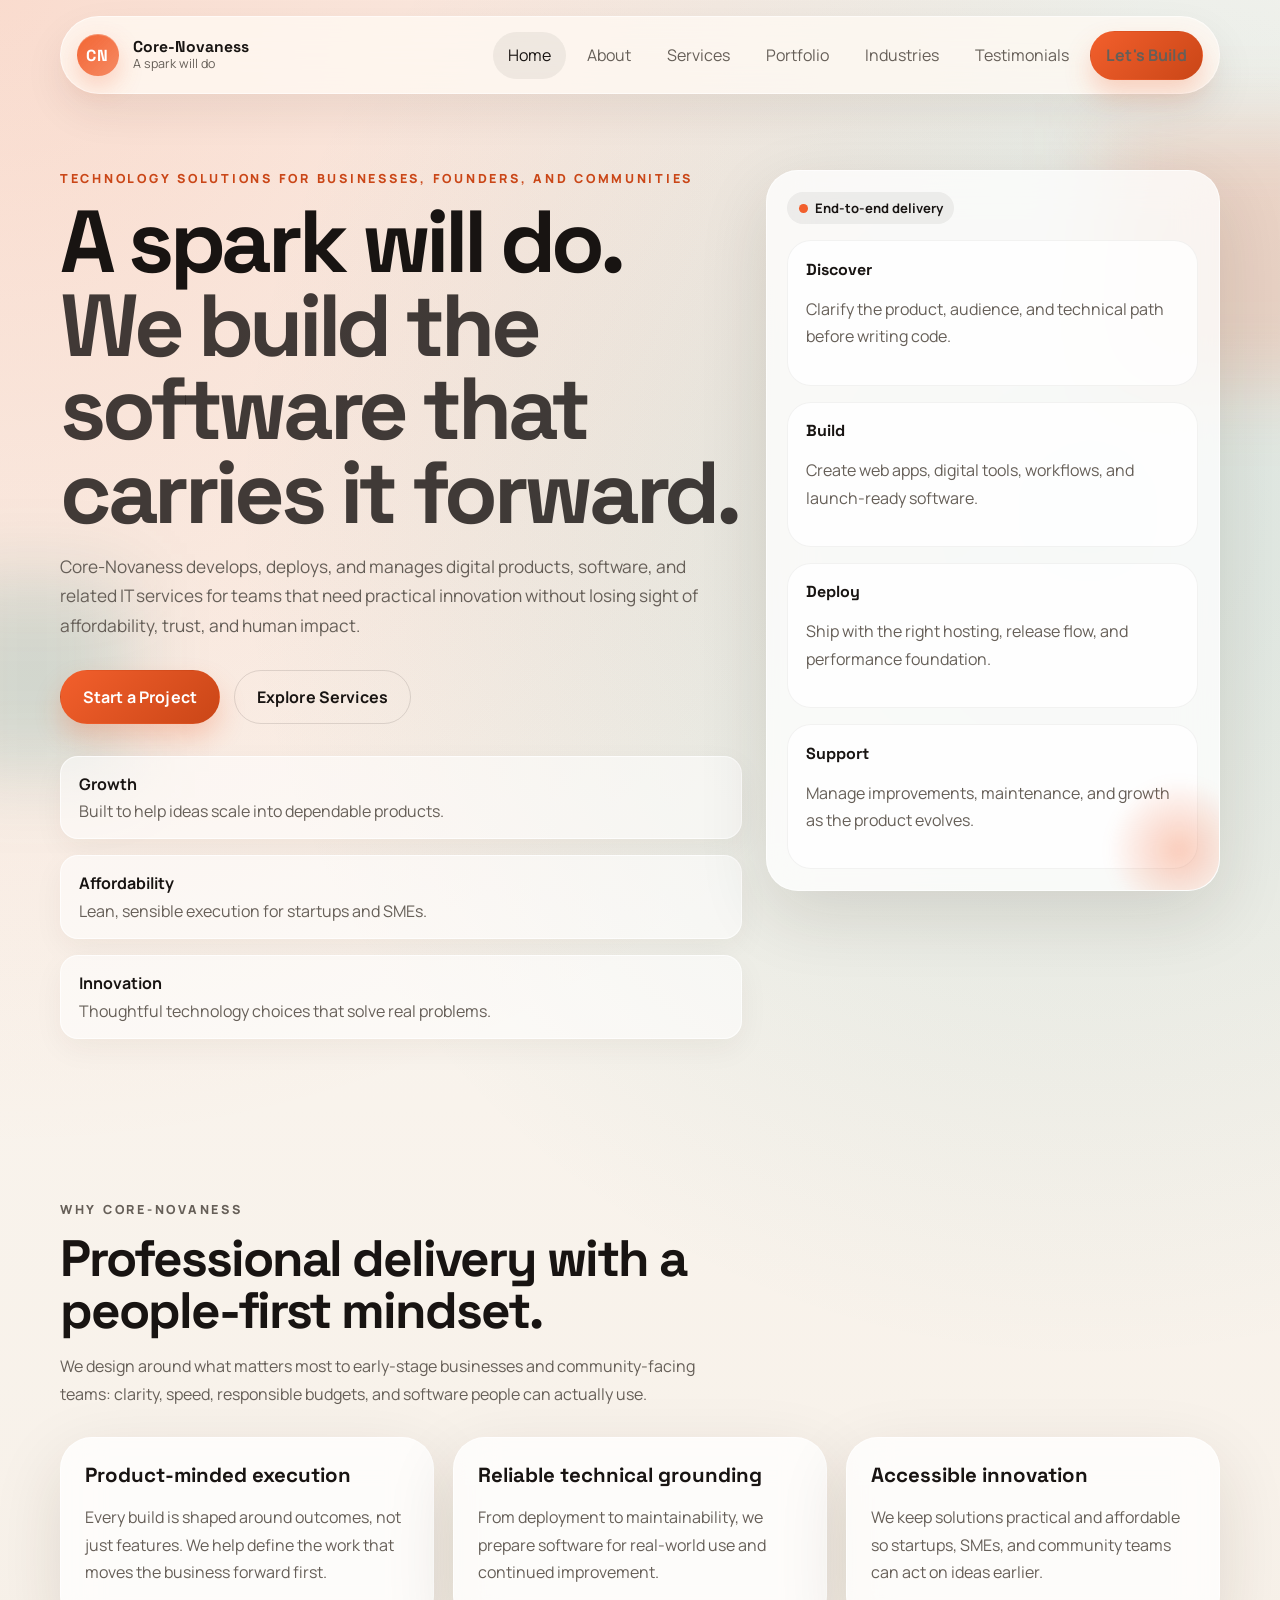
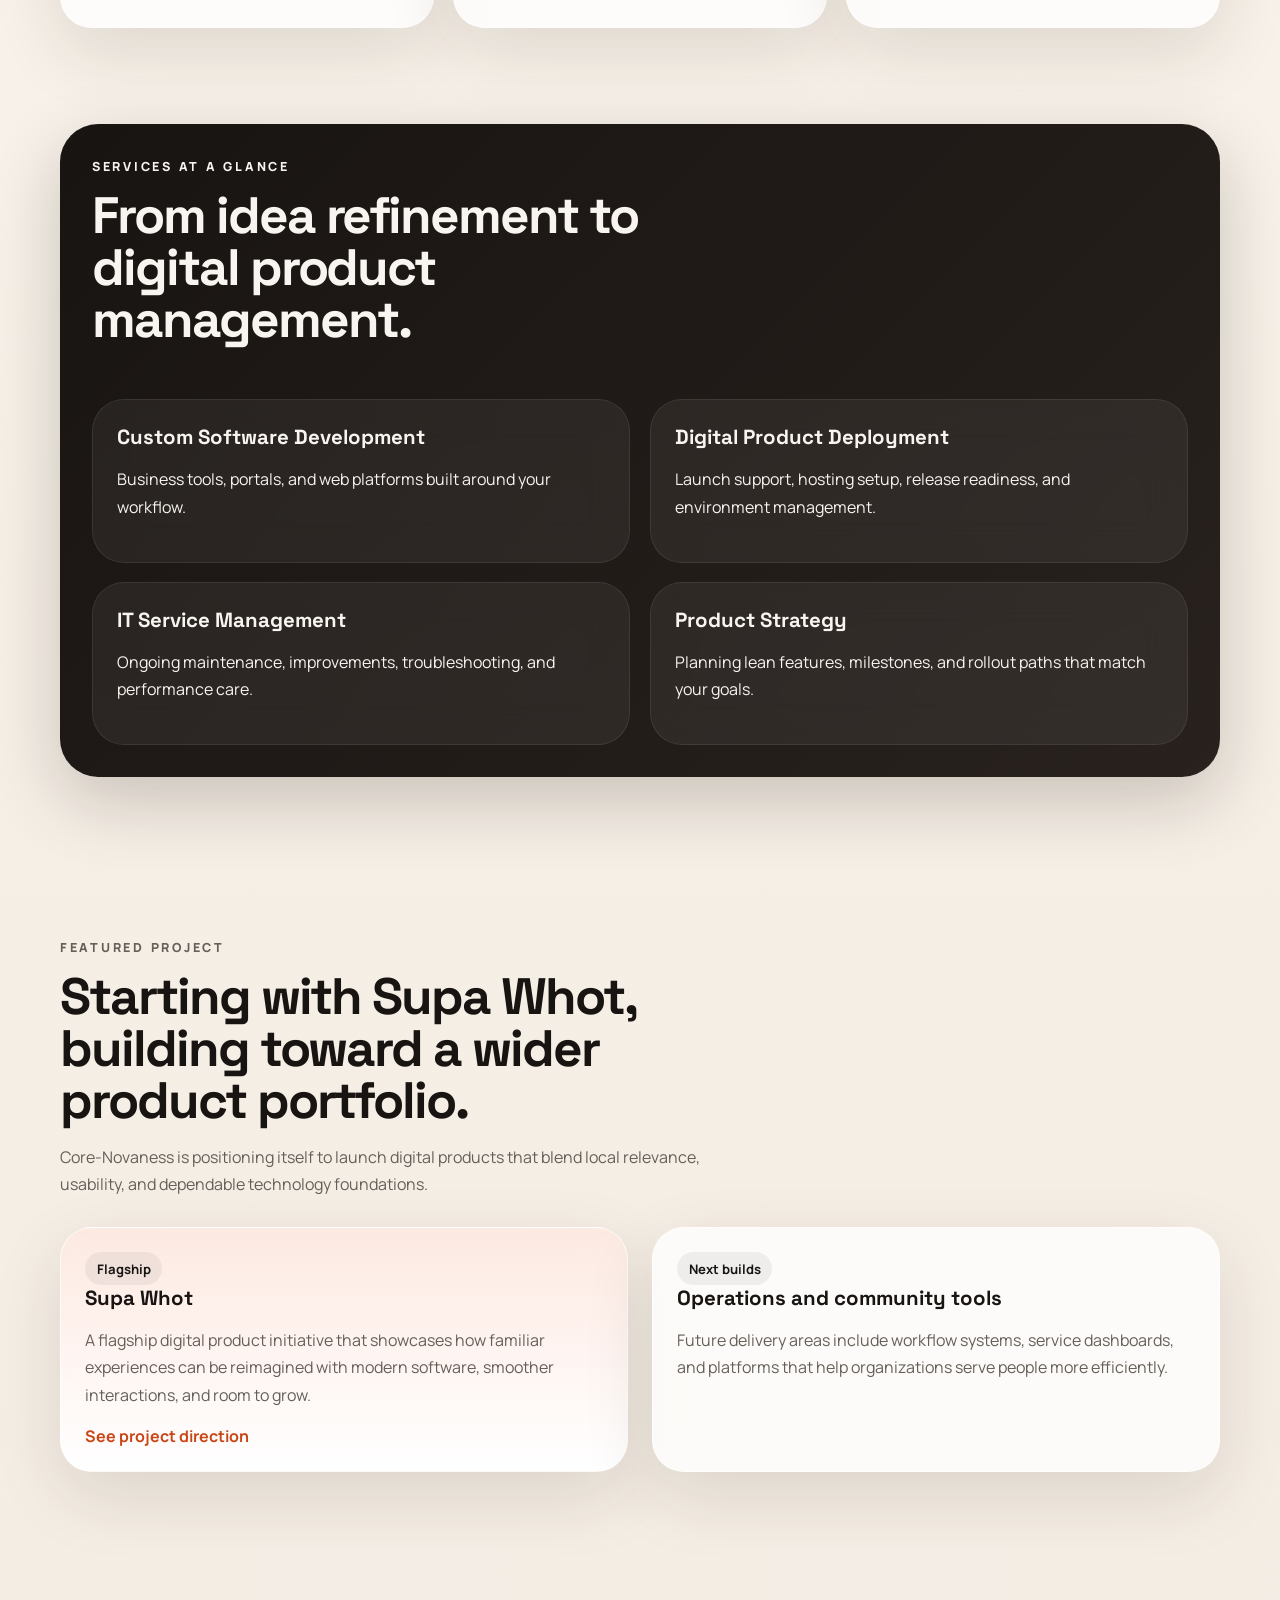
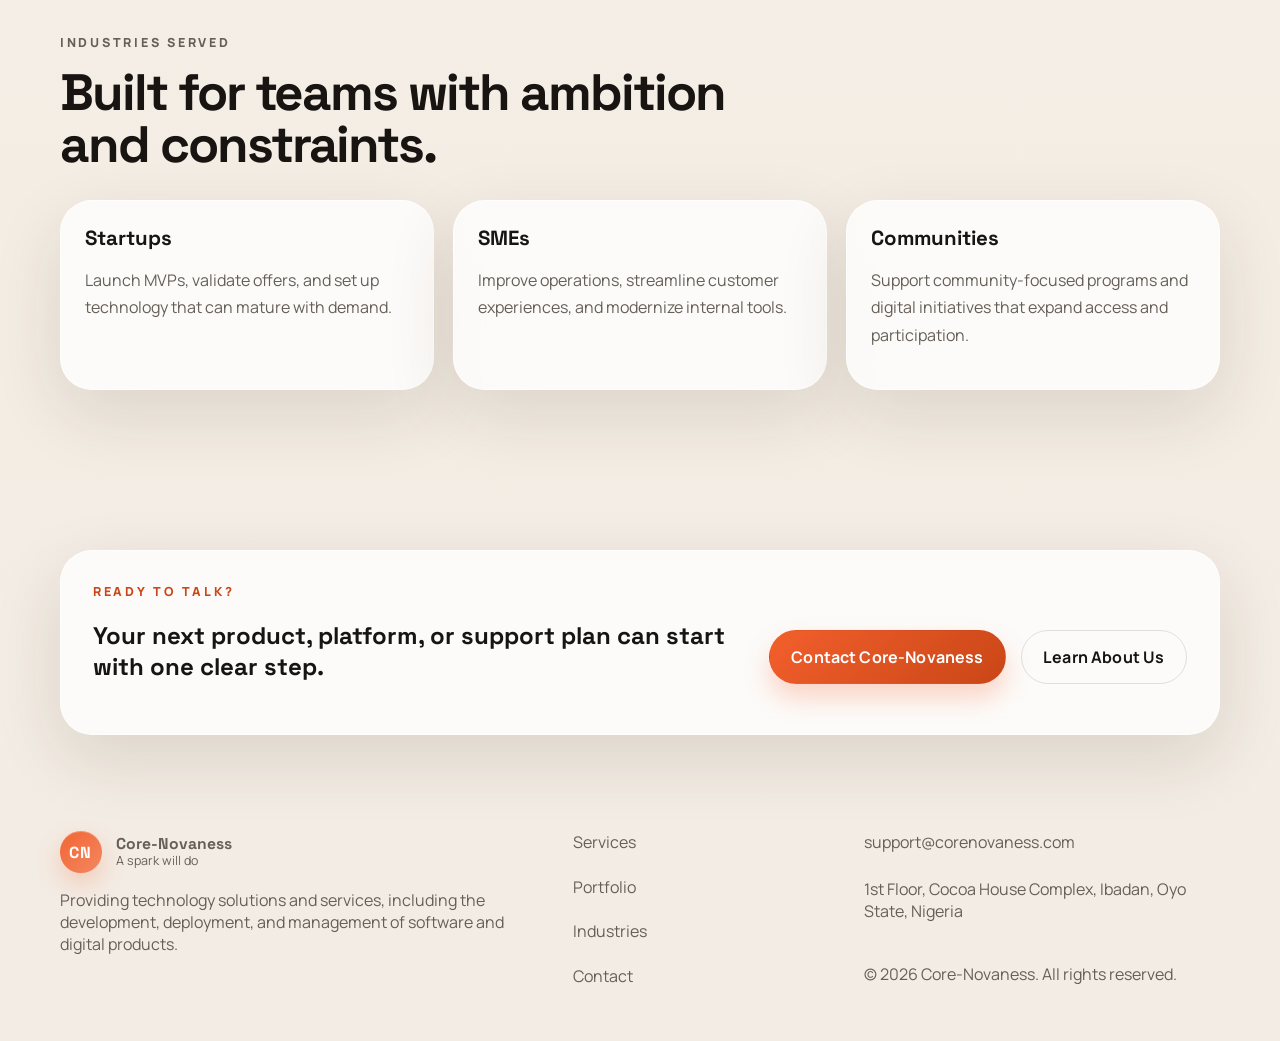
==== index.html @ ea40e1c5 "Initial Core-Novaness website" ====
<!DOCTYPE html>
<html lang="en">
  <head>
    <meta charset="UTF-8" />
    <meta name="viewport" content="width=device-width, initial-scale=1.0" />
    <title>Core-Novaness | Technology Solutions for Growth</title>
    <meta
      name="description"
      content="Core-Novaness provides technology solutions and services, including the development, deployment, and management of digital products, software, and related IT services."
    />
    <meta
      name="keywords"
      content="software developer, technology solutions, digital products, IT services, software deployment, Ibadan, Nigeria"
    />
    <meta name="theme-color" content="#f25f2c" />
    <meta property="og:title" content="Core-Novaness" />
    <meta
      property="og:description"
      content="A spark will do. Core-Novaness helps startups, SMEs, and communities launch and manage practical digital products."
    />
    <meta property="og:type" content="website" />
    <meta property="og:url" content="https://corenovaness.com/" />
    <link rel="canonical" href="https://corenovaness.com/" />
    <link rel="icon" type="image/svg+xml" href="favicon.svg" />
    <link rel="preconnect" href="https://fonts.googleapis.com" />
    <link rel="preconnect" href="https://fonts.gstatic.com" crossorigin />
    <link
      href="https://fonts.googleapis.com/css2?family=Manrope:wght@400;500;600;700;800&family=Space+Grotesk:wght@400;500;700&display=swap"
      rel="stylesheet"
    />
    <link rel="stylesheet" href="styles.css" />
    <script type="application/ld+json">
      {
        "@context": "https://schema.org",
        "@type": "Organization",
        "name": "Core-Novaness",
        "url": "https://corenovaness.com/",
        "logo": "https://corenovaness.com/favicon.svg",
        "email": "support@corenovaness.com",
        "slogan": "A spark will do",
        "description": "Core-Novaness provides technology solutions and services, including the development, deployment, and management of digital products, software, and related IT services.",
        "address": {
          "@type": "PostalAddress",
          "streetAddress": "1st Floor, Cocoa House Complex",
          "addressLocality": "Ibadan",
          "addressRegion": "Oyo State",
          "addressCountry": "NG"
        }
      }
    </script>
  </head>
  <body class="page-home">
    <div class="site-shell">
      <header class="site-header">
        <a class="brand" href="index.html" aria-label="Core-Novaness home">
          <span class="brand-mark">CN</span>
          <span class="brand-text">
            <strong>Core-Novaness</strong>
            <small>A spark will do</small>
          </span>
        </a>
        <button class="nav-toggle" type="button" aria-expanded="false" aria-controls="site-nav">
          Menu
        </button>
        <nav class="site-nav" id="site-nav" data-nav>
          <a href="index.html">Home</a>
          <a href="about.html">About</a>
          <a href="services.html">Services</a>
          <a href="portfolio.html">Portfolio</a>
          <a href="industries.html">Industries</a>
          <a href="testimonials.html">Testimonials</a>
          <a href="contact.html" class="button button-small">Let's Build</a>
        </nav>
      </header>

      <main>
        <section class="hero section">
          <div class="hero-grid">
            <div class="hero-copy" data-reveal>
              <p class="eyebrow">Technology solutions for businesses, founders, and communities</p>
              <h1>
                A spark will do.
                <span>We build the software that carries it forward.</span>
              </h1>
              <p class="lead">
                Core-Novaness develops, deploys, and manages digital products, software, and
                related IT services for teams that need practical innovation without losing sight
                of affordability, trust, and human impact.
              </p>
              <div class="cta-row">
                <a class="button" href="contact.html">Start a Project</a>
                <a class="button button-ghost" href="services.html">Explore Services</a>
              </div>
              <ul class="metric-list">
                <li>
                  <strong>Growth</strong>
                  <span>Built to help ideas scale into dependable products.</span>
                </li>
                <li>
                  <strong>Affordability</strong>
                  <span>Lean, sensible execution for startups and SMEs.</span>
                </li>
                <li>
                  <strong>Innovation</strong>
                  <span>Thoughtful technology choices that solve real problems.</span>
                </li>
              </ul>
            </div>

            <aside class="hero-panel panel" data-reveal>
              <div class="panel-badge">
                <span class="spark-dot"></span>
                End-to-end delivery
              </div>
              <div class="panel-stack">
                <article class="mini-panel">
                  <h2>Discover</h2>
                  <p>Clarify the product, audience, and technical path before writing code.</p>
                </article>
                <article class="mini-panel">
                  <h2>Build</h2>
                  <p>Create web apps, digital tools, workflows, and launch-ready software.</p>
                </article>
                <article class="mini-panel">
                  <h2>Deploy</h2>
                  <p>Ship with the right hosting, release flow, and performance foundation.</p>
                </article>
                <article class="mini-panel">
                  <h2>Support</h2>
                  <p>Manage improvements, maintenance, and growth as the product evolves.</p>
                </article>
              </div>
            </aside>
          </div>
        </section>

        <section class="section">
          <div class="section-heading" data-reveal>
            <p class="eyebrow">Why Core-Novaness</p>
            <h2>Professional delivery with a people-first mindset.</h2>
            <p>
              We design around what matters most to early-stage businesses and community-facing
              teams: clarity, speed, responsible budgets, and software people can actually use.
            </p>
          </div>
          <div class="card-grid three-up">
            <article class="card" data-reveal>
              <h3>Product-minded execution</h3>
              <p>
                Every build is shaped around outcomes, not just features. We help define the work
                that moves the business forward first.
              </p>
            </article>
            <article class="card" data-reveal>
              <h3>Reliable technical grounding</h3>
              <p>
                From deployment to maintainability, we prepare software for real-world use and
                continued improvement.
              </p>
            </article>
            <article class="card" data-reveal>
              <h3>Accessible innovation</h3>
              <p>
                We keep solutions practical and affordable so startups, SMEs, and community teams
                can act on ideas earlier.
              </p>
            </article>
          </div>
        </section>

        <section class="section feature-band">
          <div class="feature-band-grid">
            <div class="section-heading" data-reveal>
              <p class="eyebrow">Services at a glance</p>
              <h2>From idea refinement to digital product management.</h2>
            </div>
            <div class="service-grid">
              <article class="service-card" data-reveal>
                <h3>Custom Software Development</h3>
                <p>Business tools, portals, and web platforms built around your workflow.</p>
              </article>
              <article class="service-card" data-reveal>
                <h3>Digital Product Deployment</h3>
                <p>Launch support, hosting setup, release readiness, and environment management.</p>
              </article>
              <article class="service-card" data-reveal>
                <h3>IT Service Management</h3>
                <p>Ongoing maintenance, improvements, troubleshooting, and performance care.</p>
              </article>
              <article class="service-card" data-reveal>
                <h3>Product Strategy</h3>
                <p>Planning lean features, milestones, and rollout paths that match your goals.</p>
              </article>
            </div>
          </div>
        </section>

        <section class="section">
          <div class="section-heading" data-reveal>
            <p class="eyebrow">Featured project</p>
            <h2>Starting with Supa Whot, building toward a wider product portfolio.</h2>
            <p>
              Core-Novaness is positioning itself to launch digital products that blend local
              relevance, usability, and dependable technology foundations.
            </p>
          </div>
          <div class="showcase-grid">
            <article class="card spotlight" data-reveal>
              <span class="tag">Flagship</span>
              <h3>Supa Whot</h3>
              <p>
                A flagship digital product initiative that showcases how familiar experiences can
                be reimagined with modern software, smoother interactions, and room to grow.
              </p>
              <a href="portfolio.html" class="text-link">See project direction</a>
            </article>
            <article class="card" data-reveal>
              <span class="tag">Next builds</span>
              <h3>Operations and community tools</h3>
              <p>
                Future delivery areas include workflow systems, service dashboards, and platforms
                that help organizations serve people more efficiently.
              </p>
            </article>
          </div>
        </section>

        <section class="section">
          <div class="section-heading" data-reveal>
            <p class="eyebrow">Industries served</p>
            <h2>Built for teams with ambition and constraints.</h2>
          </div>
          <div class="card-grid three-up">
            <article class="card" data-reveal>
              <h3>Startups</h3>
              <p>Launch MVPs, validate offers, and set up technology that can mature with demand.</p>
            </article>
            <article class="card" data-reveal>
              <h3>SMEs</h3>
              <p>Improve operations, streamline customer experiences, and modernize internal tools.</p>
            </article>
            <article class="card" data-reveal>
              <h3>Communities</h3>
              <p>
                Support community-focused programs and digital initiatives that expand access and
                participation.
              </p>
            </article>
          </div>
        </section>

        <section class="section cta-section">
          <div class="cta-panel" data-reveal>
            <div>
              <p class="eyebrow">Ready to talk?</p>
              <h2>Your next product, platform, or support plan can start with one clear step.</h2>
            </div>
            <div class="cta-row">
              <a class="button" href="contact.html">Contact Core-Novaness</a>
              <a class="button button-ghost" href="about.html">Learn About Us</a>
            </div>
          </div>
        </section>
      </main>

      <footer class="site-footer">
        <div>
          <a class="brand brand-footer" href="index.html">
            <span class="brand-mark">CN</span>
            <span class="brand-text">
              <strong>Core-Novaness</strong>
              <small>A spark will do</small>
            </span>
          </a>
          <p>
            Providing technology solutions and services, including the development, deployment,
            and management of software and digital products.
          </p>
        </div>
        <div class="footer-links">
          <a href="services.html">Services</a>
          <a href="portfolio.html">Portfolio</a>
          <a href="industries.html">Industries</a>
          <a href="contact.html">Contact</a>
        </div>
        <div class="footer-meta">
          <a href="mailto:support@corenovaness.com">support@corenovaness.com</a>
          <p>1st Floor, Cocoa House Complex, Ibadan, Oyo State, Nigeria</p>
          <p>&copy; <span data-year></span> Core-Novaness. All rights reserved.</p>
        </div>
      </footer>
    </div>

    <script src="script.js"></script>
  </body>
</html>
---- styles.css ----
:root {
  --bg: #f6efe6;
  --bg-strong: #fffaf4;
  --panel: rgba(255, 255, 255, 0.76);
  --panel-strong: rgba(255, 255, 255, 0.94);
  --text: #181412;
  --muted: #665f58;
  --line: rgba(24, 20, 18, 0.1);
  --accent: #f25f2c;
  --accent-strong: #ca4617;
  --accent-soft: rgba(242, 95, 44, 0.12);
  --accent-alt: #0f766e;
  --accent-alt-soft: rgba(15, 118, 110, 0.12);
  --shadow: 0 24px 70px rgba(48, 31, 16, 0.12);
  --radius-xl: 32px;
  --radius-lg: 24px;
  --radius-md: 18px;
  --radius-sm: 12px;
  --container: min(1160px, calc(100vw - 2rem));
  --transition: 220ms ease;
}

*,
*::before,
*::after {
  box-sizing: border-box;
}

html {
  scroll-behavior: smooth;
}

body {
  margin: 0;
  font-family: "Manrope", "Segoe UI", sans-serif;
  color: var(--text);
  background:
    radial-gradient(circle at top left, rgba(242, 95, 44, 0.18), transparent 26%),
    radial-gradient(circle at 85% 12%, rgba(15, 118, 110, 0.14), transparent 22%),
    linear-gradient(180deg, #fbf7f2 0%, var(--bg) 52%, #f3ece4 100%);
  min-height: 100vh;
}

body.nav-open {
  overflow: hidden;
}

a {
  color: inherit;
  text-decoration: none;
}

img {
  display: block;
  max-width: 100%;
}

button,
input,
select,
textarea {
  font: inherit;
}

.site-shell {
  width: var(--container);
  margin: 0 auto;
  position: relative;
  isolation: isolate;
}

.site-shell::before,
.site-shell::after {
  content: "";
  position: fixed;
  inset: auto;
  z-index: -1;
  pointer-events: none;
  filter: blur(40px);
}

.site-shell::before {
  width: 16rem;
  height: 16rem;
  top: 8rem;
  right: -5rem;
  background: rgba(242, 95, 44, 0.18);
  animation: drift 14s ease-in-out infinite;
}

.site-shell::after {
  width: 12rem;
  height: 12rem;
  bottom: 8rem;
  left: -4rem;
  background: rgba(15, 118, 110, 0.16);
  animation: drift 16s ease-in-out infinite reverse;
}

.site-header,
.site-footer,
.section,
.page-hero {
  width: 100%;
}

.site-header {
  position: sticky;
  top: 0.75rem;
  z-index: 20;
  margin: 1rem 0 0;
  padding: 0.85rem 1rem;
  display: flex;
  align-items: center;
  justify-content: space-between;
  gap: 1rem;
  background: rgba(255, 250, 244, 0.76);
  border: 1px solid rgba(255, 255, 255, 0.55);
  border-radius: 999px;
  box-shadow: 0 18px 40px rgba(61, 42, 28, 0.08);
  backdrop-filter: blur(18px);
}

.brand,
.brand-footer {
  display: inline-flex;
  align-items: center;
  gap: 0.9rem;
}

.brand-mark {
  width: 2.6rem;
  height: 2.6rem;
  display: inline-grid;
  place-items: center;
  border-radius: 50%;
  background:
    linear-gradient(135deg, rgba(242, 95, 44, 0.96), rgba(242, 95, 44, 0.68)),
    rgba(242, 95, 44, 0.1);
  color: #fff;
  font-family: "Space Grotesk", sans-serif;
  font-weight: 700;
  letter-spacing: 0.08em;
  box-shadow: inset 0 1px 0 rgba(255, 255, 255, 0.25), 0 10px 24px rgba(242, 95, 44, 0.25);
}

.brand-text {
  display: grid;
  gap: 0.15rem;
}

.brand-text strong,
.section-heading h2,
.hero h1,
.page-hero h1,
.card h3,
.service-card h3,
.mini-panel h2,
.cta-panel h2 {
  font-family: "Space Grotesk", "Segoe UI", sans-serif;
}

.brand-text strong {
  font-size: 0.98rem;
  line-height: 1;
}

.brand-text small {
  color: var(--muted);
  font-size: 0.78rem;
  line-height: 1;
}

.site-nav {
  display: flex;
  align-items: center;
  gap: 0.35rem;
}

.site-nav a {
  padding: 0.78rem 0.95rem;
  border-radius: 999px;
  color: var(--muted);
  transition:
    background var(--transition),
    color var(--transition),
    transform var(--transition);
}

.site-nav a:hover,
.site-nav a.is-active {
  background: rgba(24, 20, 18, 0.06);
  color: var(--text);
}

.nav-toggle {
  display: none;
  border: 0;
  background: rgba(24, 20, 18, 0.06);
  color: var(--text);
  border-radius: 999px;
  padding: 0.8rem 1rem;
  cursor: pointer;
}

.button {
  display: inline-flex;
  align-items: center;
  justify-content: center;
  gap: 0.5rem;
  padding: 0.95rem 1.35rem;
  border-radius: 999px;
  border: 1px solid transparent;
  background: linear-gradient(135deg, var(--accent), var(--accent-strong));
  color: #fff;
  font-weight: 700;
  letter-spacing: 0.01em;
  box-shadow: 0 14px 26px rgba(242, 95, 44, 0.25);
  transition:
    transform var(--transition),
    box-shadow var(--transition),
    opacity var(--transition);
}

.button:hover {
  transform: translateY(-1px);
  box-shadow: 0 18px 30px rgba(242, 95, 44, 0.28);
}

.button-small {
  padding: 0.78rem 1.05rem;
}

.button-ghost {
  background: transparent;
  border-color: rgba(24, 20, 18, 0.12);
  color: var(--text);
  box-shadow: none;
}

.button-ghost:hover {
  background: rgba(24, 20, 18, 0.04);
}

.section,
.page-hero {
  padding: 5rem 0;
}

.hero {
  padding-top: 4.75rem;
}

.hero-grid,
.feature-band-grid,
.contact-layout,
.two-column,
.showcase-grid,
.cta-panel {
  display: grid;
  gap: 1.5rem;
}

.hero-grid,
.two-column {
  grid-template-columns: minmax(0, 1.2fr) minmax(280px, 0.8fr);
  align-items: start;
}

.hero h1,
.page-hero h1 {
  margin: 0;
  font-size: clamp(3rem, 7vw, 5.5rem);
  line-height: 0.95;
  letter-spacing: -0.05em;
}

.hero h1 span,
.page-hero h1 span {
  display: block;
  color: rgba(24, 20, 18, 0.82);
}

.lead,
.section-heading p,
.card p,
.service-card p,
.mini-panel p,
.contact-card p,
.page-intro p,
.timeline-card p,
.note,
.feature-list li {
  color: var(--muted);
  line-height: 1.72;
}

.lead {
  max-width: 43rem;
  font-size: 1.08rem;
}

.eyebrow {
  margin: 0 0 0.8rem;
  font-size: 0.78rem;
  font-weight: 800;
  letter-spacing: 0.22em;
  text-transform: uppercase;
  color: var(--accent-strong);
}

.cta-row {
  display: flex;
  flex-wrap: wrap;
  gap: 0.9rem;
  margin-top: 1.8rem;
}

.metric-list,
.feature-list,
.quote-list,
.service-points,
.footer-links,
.contact-points {
  list-style: none;
  padding: 0;
  margin: 0;
}

.metric-list {
  display: grid;
  gap: 1rem;
  margin-top: 2rem;
}

.metric-list li {
  padding: 1rem 1.1rem;
  border-radius: var(--radius-md);
  background: rgba(255, 255, 255, 0.55);
  border: 1px solid rgba(255, 255, 255, 0.7);
  box-shadow: 0 10px 30px rgba(51, 36, 24, 0.05);
}

.metric-list strong {
  display: block;
  margin-bottom: 0.35rem;
  font-size: 1rem;
}

.metric-list span {
  color: var(--muted);
}

.panel,
.card,
.service-card,
.contact-card,
.timeline-card,
.cta-panel,
.note-card {
  background: var(--panel);
  border: 1px solid rgba(255, 255, 255, 0.66);
  border-radius: var(--radius-xl);
  box-shadow: var(--shadow);
  backdrop-filter: blur(20px);
}

.hero-panel {
  padding: 1.3rem;
  position: relative;
  overflow: hidden;
}

.hero-panel::after {
  content: "";
  position: absolute;
  inset: auto -2rem -2rem auto;
  width: 9rem;
  height: 9rem;
  background: radial-gradient(circle, rgba(242, 95, 44, 0.32), transparent 70%);
  filter: blur(6px);
}

.panel-badge,
.tag,
.status-pill {
  display: inline-flex;
  align-items: center;
  gap: 0.45rem;
  width: fit-content;
  padding: 0.45rem 0.72rem;
  border-radius: 999px;
  background: rgba(24, 20, 18, 0.06);
  color: var(--text);
  font-size: 0.82rem;
  font-weight: 700;
}

.spark-dot {
  width: 0.55rem;
  height: 0.55rem;
  border-radius: 50%;
  background: var(--accent);
  box-shadow: 0 0 0 0 rgba(242, 95, 44, 0.5);
  animation: pulse 2.8s infinite;
}

.panel-stack {
  display: grid;
  gap: 1rem;
  margin-top: 1rem;
}

.mini-panel {
  padding: 1.1rem;
  border-radius: var(--radius-lg);
  background: rgba(255, 255, 255, 0.78);
  border: 1px solid rgba(24, 20, 18, 0.05);
}

.mini-panel h2 {
  margin: 0 0 0.4rem;
  font-size: 1rem;
}

.section-heading {
  max-width: 42rem;
  margin-bottom: 1.8rem;
}

.section-heading h2 {
  margin: 0;
  font-size: clamp(2.1rem, 4vw, 3.2rem);
  line-height: 1.02;
  letter-spacing: -0.04em;
}

.card-grid,
.service-grid,
.quote-grid,
.timeline-grid,
.industry-grid,
.feature-grid {
  display: grid;
  gap: 1.2rem;
}

.service-grid {
  grid-template-columns: repeat(3, minmax(0, 1fr));
}

.three-up {
  grid-template-columns: repeat(3, minmax(0, 1fr));
}

.card,
.service-card,
.contact-card,
.timeline-card,
.note-card {
  padding: 1.5rem;
}

.card h3,
.service-card h3,
.timeline-card h3,
.contact-card h3 {
  margin: 0 0 0.8rem;
  font-size: 1.28rem;
}

.feature-band {
  padding-top: 1rem;
}

.feature-band-grid {
  padding: 2rem;
  border-radius: calc(var(--radius-xl) + 6px);
  background:
    linear-gradient(135deg, rgba(24, 20, 18, 0.97), rgba(41, 34, 30, 0.94)),
    #1b1714;
  color: #f8f4ef;
  box-shadow: 0 24px 70px rgba(20, 13, 9, 0.2);
}

.feature-band .eyebrow,
.feature-band h2,
.feature-band p,
.feature-band .service-card p,
.feature-band .service-card h3 {
  color: inherit;
}

.feature-band .service-grid {
  grid-template-columns: repeat(2, minmax(0, 1fr));
}

.feature-band .service-card {
  background: rgba(255, 255, 255, 0.06);
  border-color: rgba(255, 255, 255, 0.08);
  box-shadow: none;
}

.showcase-grid {
  grid-template-columns: repeat(2, minmax(0, 1fr));
}

.spotlight {
  background:
    linear-gradient(180deg, rgba(242, 95, 44, 0.13), rgba(255, 255, 255, 0.88)),
    rgba(255, 255, 255, 0.88);
}

.text-link {
  display: inline-flex;
  align-items: center;
  gap: 0.35rem;
  color: var(--accent-strong);
  font-weight: 700;
}

.cta-section {
  padding-bottom: 6rem;
}

.cta-panel {
  grid-template-columns: minmax(0, 1fr) auto;
  align-items: center;
  gap: 1.5rem;
  padding: 2rem;
}

.site-footer {
  padding: 0 0 2.5rem;
  display: grid;
  grid-template-columns: 1.1fr 0.6fr 0.8fr;
  gap: 1.5rem;
}

.site-footer p,
.site-footer a {
  color: var(--muted);
}

.footer-links {
  display: grid;
  gap: 0.55rem;
}

.footer-meta {
  display: grid;
  gap: 0.55rem;
}

.page-hero {
  padding-top: 4.25rem;
}

.page-hero .lead {
  margin-bottom: 0;
}

.page-intro {
  display: grid;
  gap: 1.1rem;
  max-width: 55rem;
}

.two-column .card {
  min-height: 100%;
}

.timeline-grid,
.feature-grid,
.quote-grid {
  grid-template-columns: repeat(3, minmax(0, 1fr));
}

.industry-grid {
  grid-template-columns: repeat(2, minmax(0, 1fr));
}

.service-points,
.feature-list,
.quote-list,
.contact-points {
  display: grid;
  gap: 0.75rem;
}

.service-points li,
.feature-list li,
.quote-list li,
.contact-points li {
  padding-left: 1.2rem;
  position: relative;
}

.service-points li::before,
.feature-list li::before,
.quote-list li::before,
.contact-points li::before {
  content: "";
  position: absolute;
  left: 0;
  top: 0.75rem;
  width: 0.42rem;
  height: 0.42rem;
  border-radius: 50%;
  background: var(--accent);
}

.quote-card blockquote {
  margin: 0 0 1rem;
  font-size: 1.02rem;
  line-height: 1.75;
  color: var(--text);
}

.quote-card footer {
  color: var(--muted);
  font-size: 0.92rem;
}

.note-card {
  background:
    linear-gradient(180deg, rgba(15, 118, 110, 0.12), rgba(255, 255, 255, 0.92)),
    rgba(255, 255, 255, 0.92);
}

.contact-layout {
  grid-template-columns: minmax(280px, 0.8fr) minmax(0, 1.2fr);
  align-items: start;
}

.contact-stack {
  display: grid;
  gap: 1rem;
}

.contact-form {
  padding: 1.7rem;
}

.form-grid {
  display: grid;
  grid-template-columns: repeat(2, minmax(0, 1fr));
  gap: 1rem;
}

.field {
  display: grid;
  gap: 0.55rem;
  margin-bottom: 1rem;
}

.field-full {
  grid-column: 1 / -1;
}

.field label {
  font-weight: 700;
}

.field input,
.field select,
.field textarea {
  width: 100%;
  padding: 0.95rem 1rem;
  border-radius: var(--radius-md);
  border: 1px solid rgba(24, 20, 18, 0.11);
  background: rgba(255, 255, 255, 0.82);
  color: var(--text);
  transition:
    border-color var(--transition),
    box-shadow var(--transition),
    background var(--transition);
}

.field textarea {
  resize: vertical;
  min-height: 10rem;
}

.field input:focus,
.field select:focus,
.field textarea:focus,
.button:focus-visible,
.site-nav a:focus-visible,
.nav-toggle:focus-visible {
  outline: none;
  border-color: rgba(242, 95, 44, 0.5);
  box-shadow: 0 0 0 4px rgba(242, 95, 44, 0.15);
}

.form-actions {
  display: flex;
  flex-wrap: wrap;
  align-items: center;
  gap: 0.9rem;
}

.form-status {
  min-height: 1.5rem;
  color: var(--accent-strong);
  font-size: 0.95rem;
  font-weight: 700;
}

.status-success {
  color: var(--accent-alt);
}

.status-error {
  color: var(--accent-strong);
}

[data-reveal] {
  opacity: 0;
  transform: translateY(16px);
  transition:
    opacity 520ms ease,
    transform 520ms ease;
}

[data-reveal].is-visible {
  opacity: 1;
  transform: translateY(0);
}

@keyframes pulse {
  0% {
    box-shadow: 0 0 0 0 rgba(242, 95, 44, 0.45);
  }
  70% {
    box-shadow: 0 0 0 10px rgba(242, 95, 44, 0);
  }
  100% {
    box-shadow: 0 0 0 0 rgba(242, 95, 44, 0);
  }
}

@keyframes drift {
  0%,
  100% {
    transform: translate3d(0, 0, 0);
  }
  50% {
    transform: translate3d(10px, -16px, 0);
  }
}

@media (max-width: 980px) {
  .hero-grid,
  .two-column,
  .contact-layout,
  .cta-panel,
  .site-footer,
  .showcase-grid {
    grid-template-columns: 1fr;
  }

  .three-up,
  .timeline-grid,
  .feature-grid,
  .quote-grid,
  .industry-grid,
  .feature-band .service-grid {
    grid-template-columns: repeat(2, minmax(0, 1fr));
  }

  .site-header {
    border-radius: 28px;
    align-items: flex-start;
    flex-wrap: wrap;
  }

  .nav-toggle {
    display: inline-flex;
    margin-left: auto;
  }

  .site-nav {
    width: 100%;
    display: none;
    flex-direction: column;
    align-items: stretch;
    padding-top: 0.6rem;
  }

  body.nav-open .site-nav {
    display: flex;
  }

  .site-nav a {
    width: 100%;
  }
}

@media (max-width: 720px) {
  .section,
  .page-hero {
    padding: 4.2rem 0;
  }

  .hero {
    padding-top: 3.4rem;
  }

  .feature-band-grid,
  .contact-form,
  .cta-panel,
  .card,
  .service-card,
  .contact-card,
  .timeline-card,
  .note-card,
  .hero-panel {
    padding: 1.3rem;
  }

  .three-up,
  .timeline-grid,
  .feature-grid,
  .quote-grid,
  .industry-grid,
  .feature-band .service-grid,
  .form-grid {
    grid-template-columns: 1fr;
  }

  .hero h1,
  .page-hero h1 {
    font-size: clamp(2.4rem, 12vw, 4rem);
  }

  .site-header {
    top: 0.5rem;
    padding: 0.8rem;
  }
}

@media (prefers-reduced-motion: reduce) {
  html {
    scroll-behavior: auto;
  }

  *,
  *::before,
  *::after {
    animation: none !important;
    transition: none !important;
  }

  [data-reveal] {
    opacity: 1;
    transform: none;
  }
}
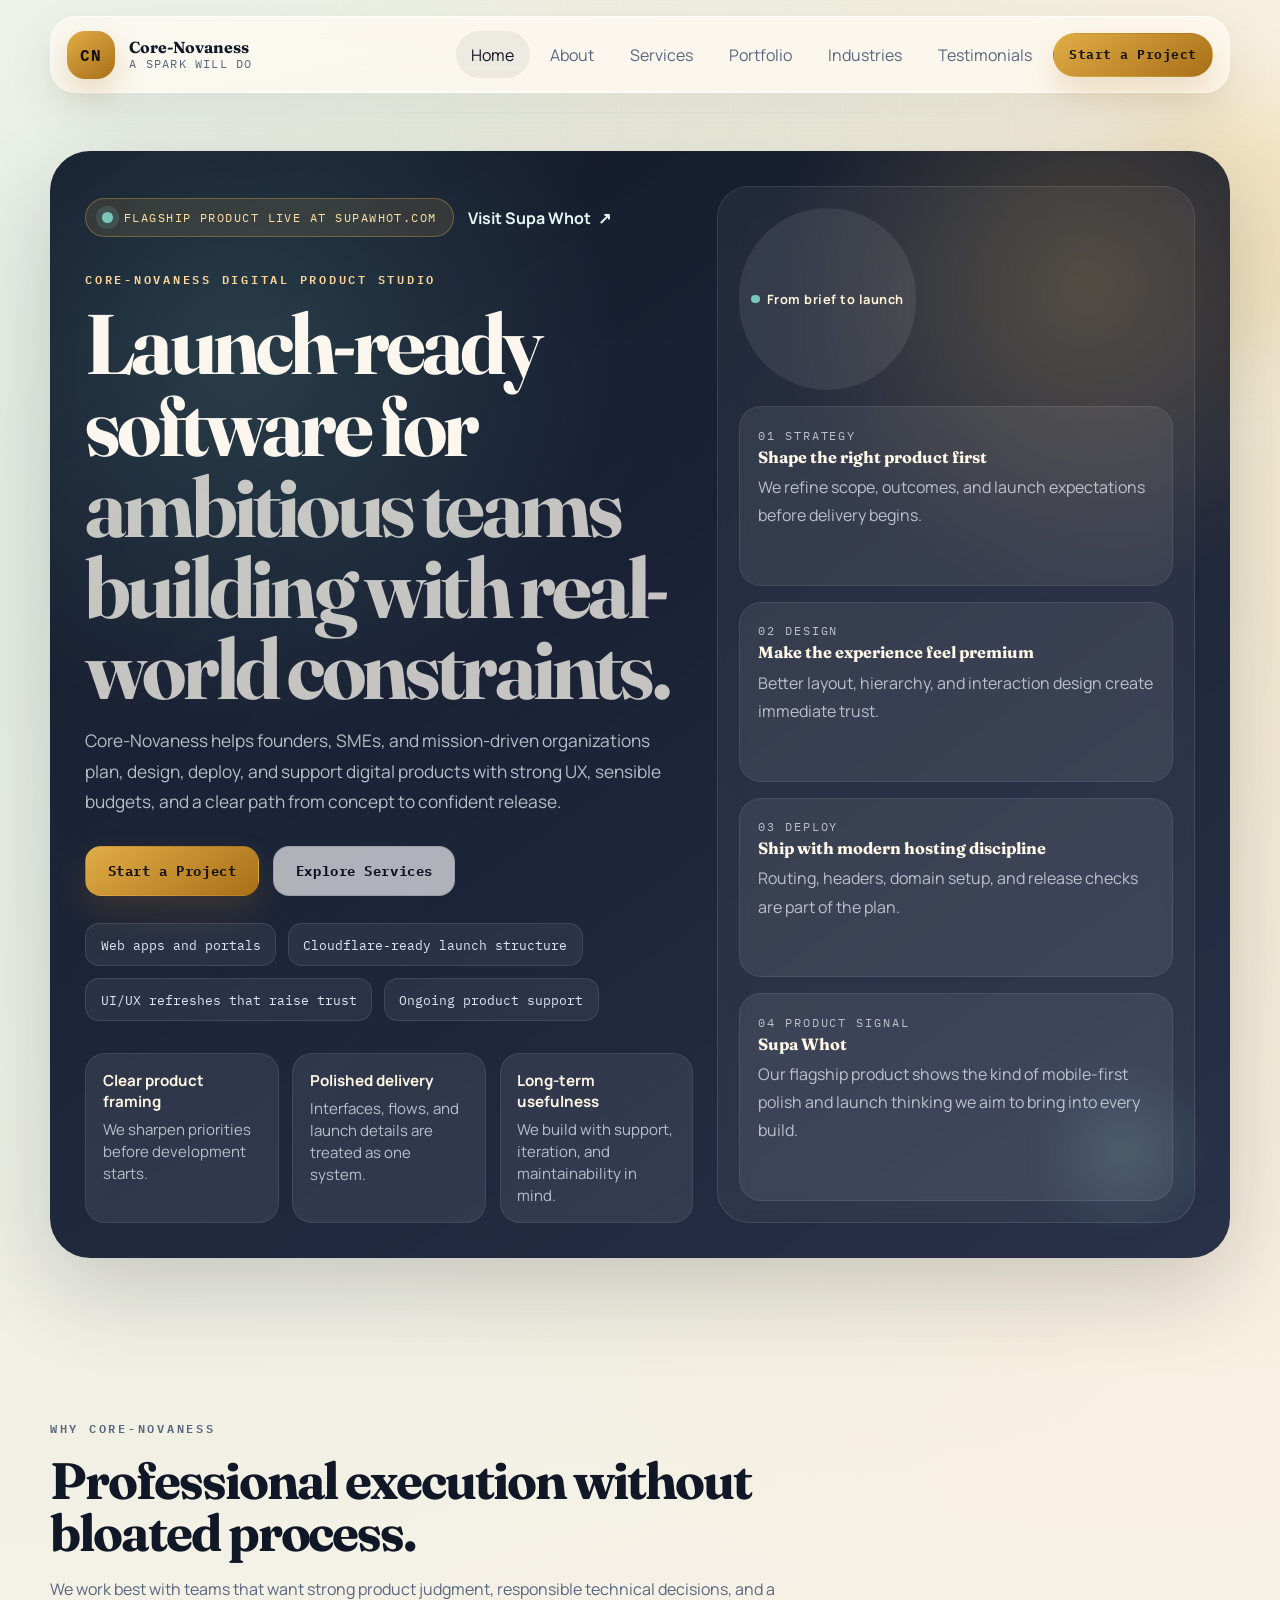
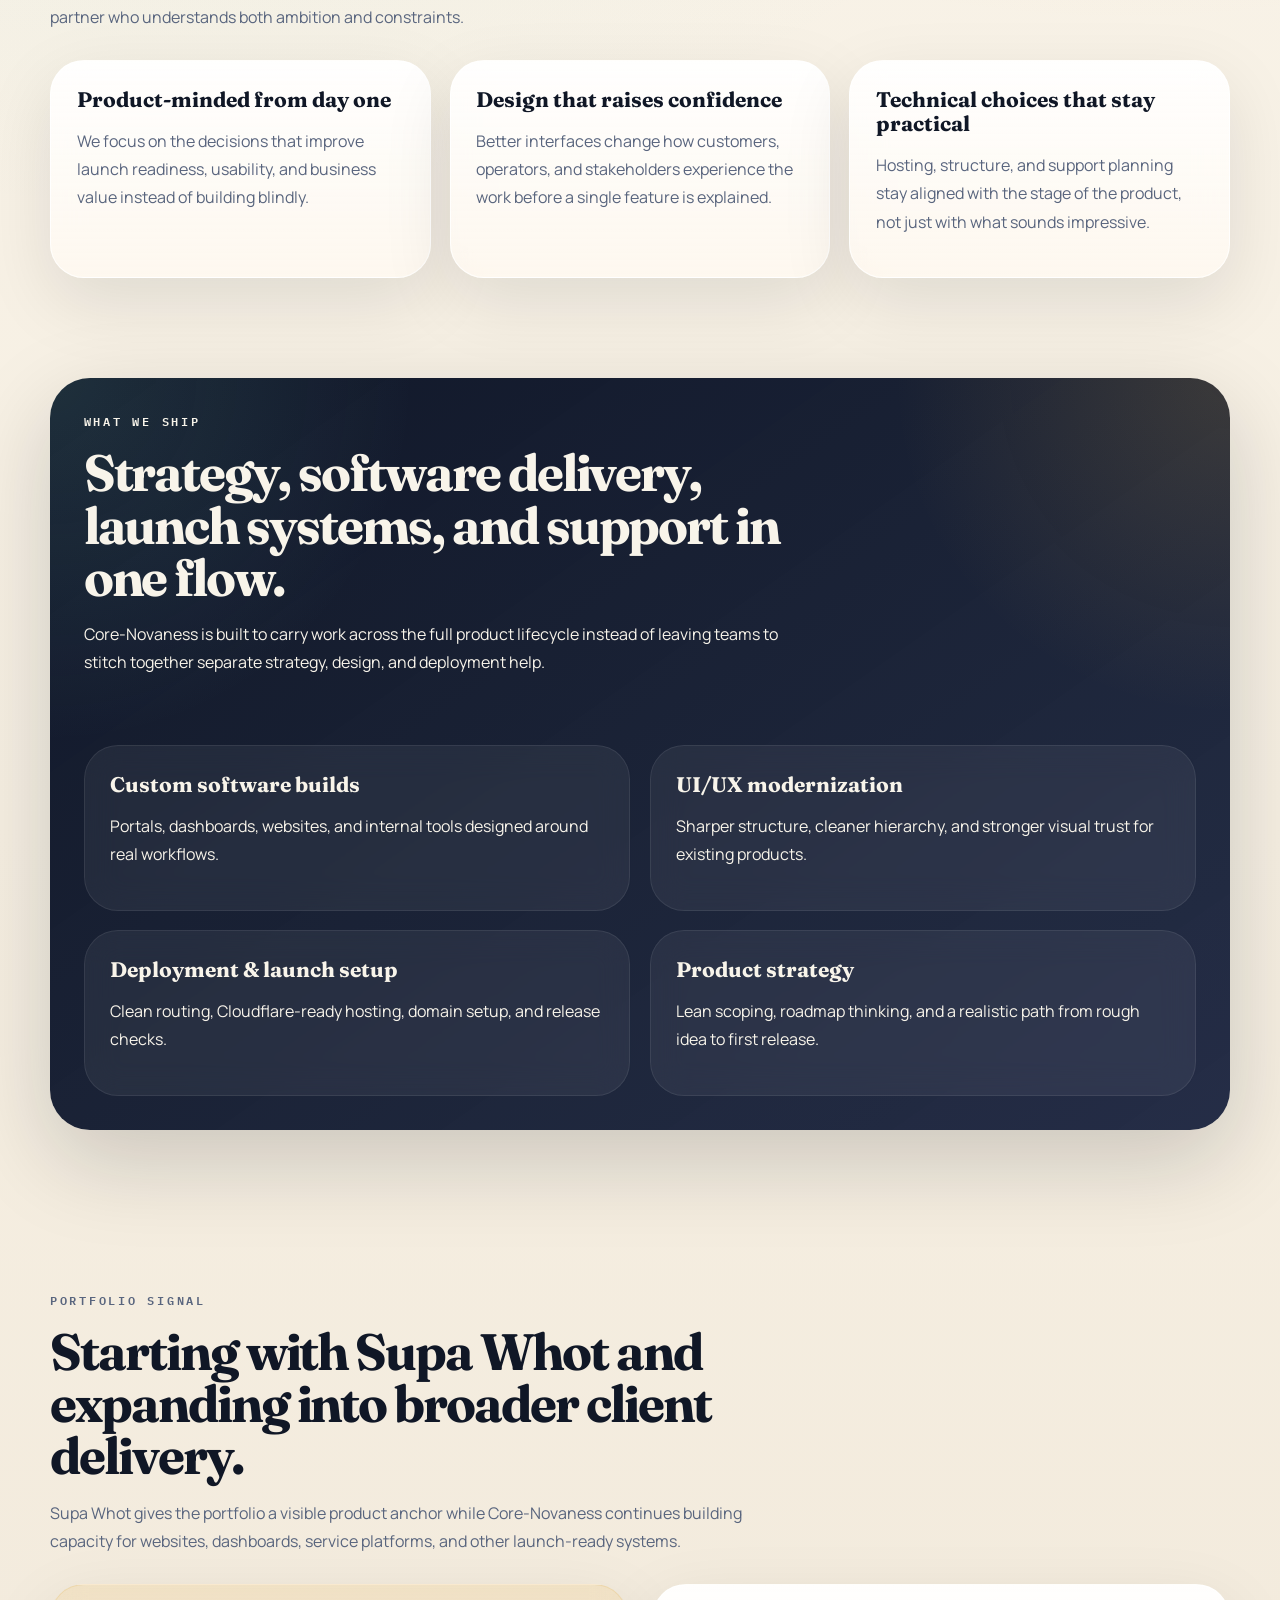
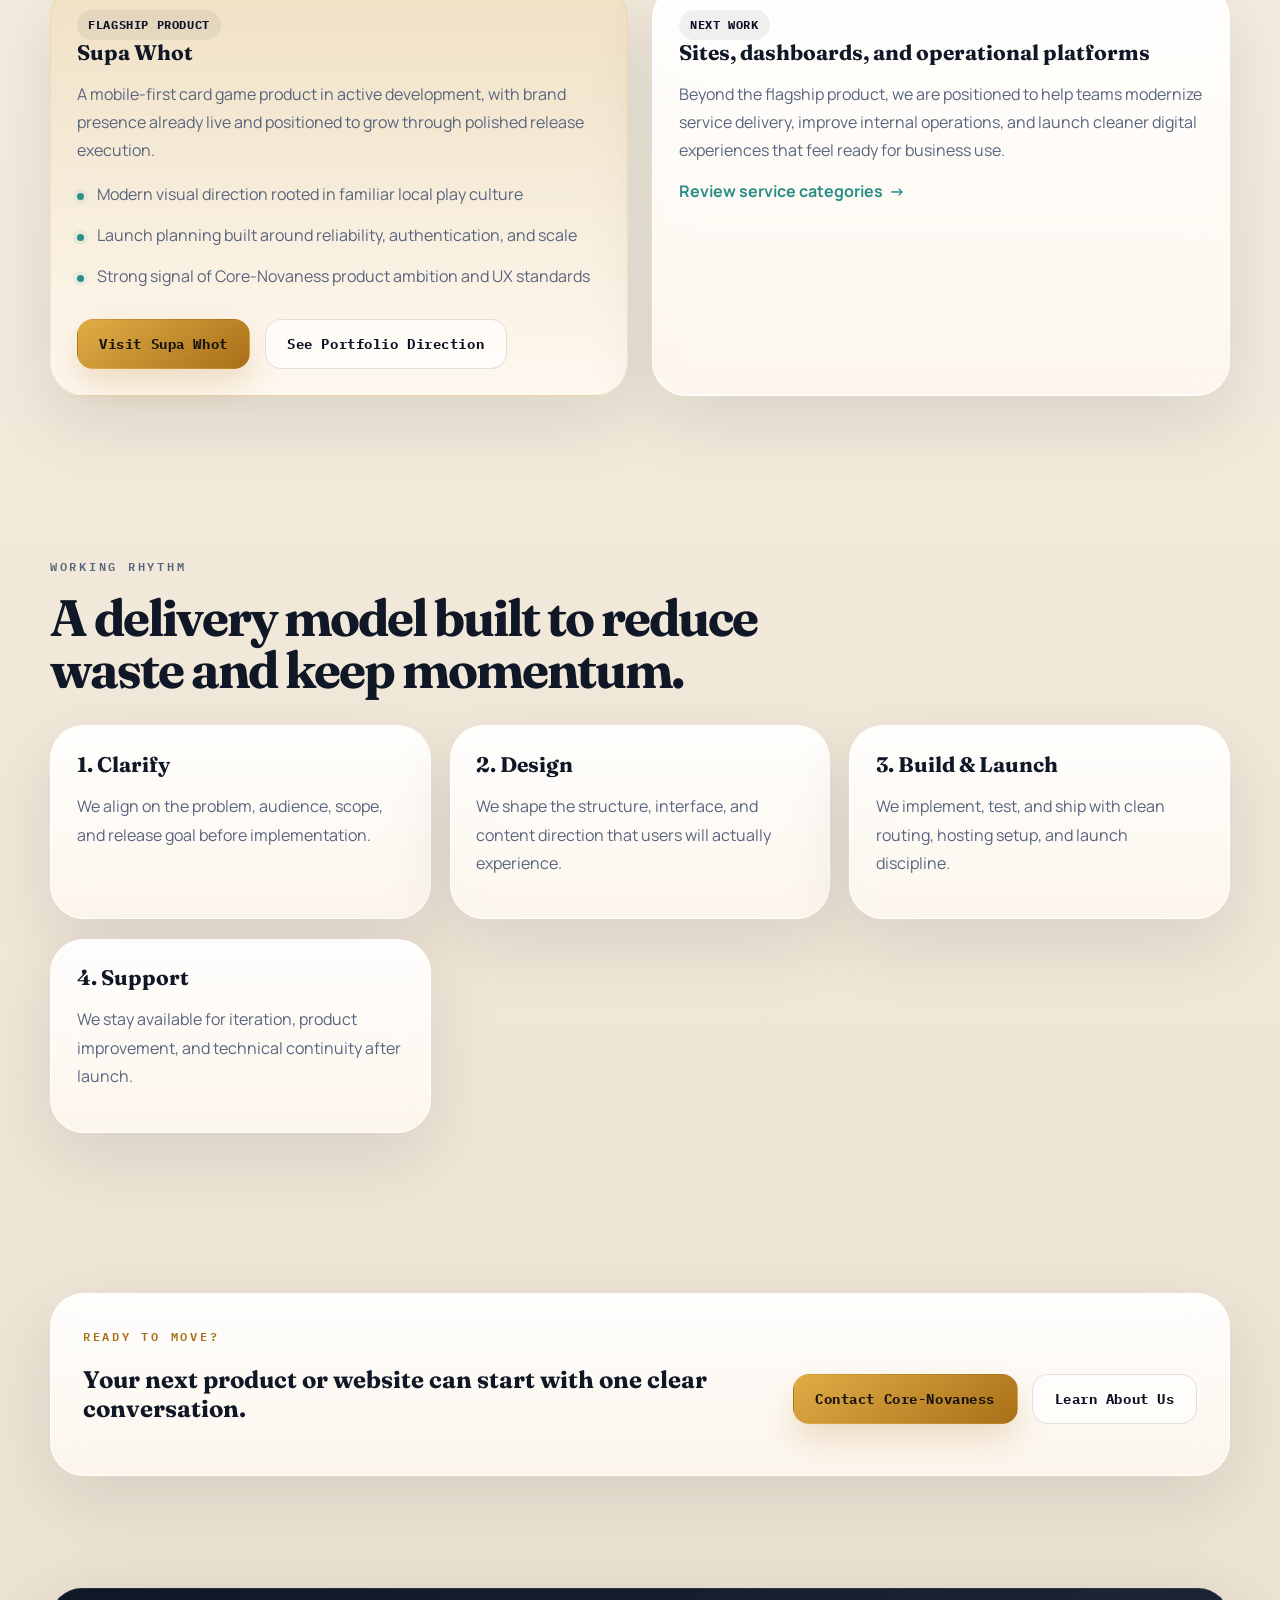
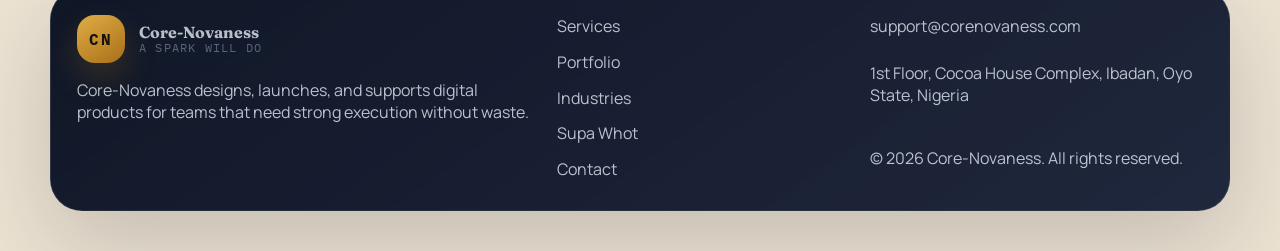
==== commit dbc93fdb: "Refresh marketing site and prepare Cloudflare Pages deploy" ====
--- a/index.html
+++ b/index.html
@@ -3,20 +3,20 @@
   <head>
     <meta charset="UTF-8" />
     <meta name="viewport" content="width=device-width, initial-scale=1.0" />
-    <title>Core-Novaness | Technology Solutions for Growth</title>
+    <title>Core-Novaness | Launch-ready software for ambitious teams</title>
     <meta
       name="description"
-      content="Core-Novaness provides technology solutions and services, including the development, deployment, and management of digital products, software, and related IT services."
+      content="Core-Novaness plans, designs, deploys, and supports digital products for startups, SMEs, and mission-driven teams that want practical execution with strong product polish."
     />
     <meta
       name="keywords"
-      content="software developer, technology solutions, digital products, IT services, software deployment, Ibadan, Nigeria"
+      content="software developer, digital products, UI UX, cloudflare pages, IT services, Ibadan, Nigeria"
     />
-    <meta name="theme-color" content="#f25f2c" />
+    <meta name="theme-color" content="#0d1325" />
     <meta property="og:title" content="Core-Novaness" />
     <meta
       property="og:description"
-      content="A spark will do. Core-Novaness helps startups, SMEs, and communities launch and manage practical digital products."
+      content="Core-Novaness helps ambitious teams plan, launch, and support digital products with clarity, polish, and disciplined delivery."
     />
     <meta property="og:type" content="website" />
     <meta property="og:url" content="https://corenovaness.com/" />
@@ -25,7 +25,7 @@
     <link rel="preconnect" href="https://fonts.googleapis.com" />
     <link rel="preconnect" href="https://fonts.gstatic.com" crossorigin />
     <link
-      href="https://fonts.googleapis.com/css2?family=Manrope:wght@400;500;600;700;800&family=Space+Grotesk:wght@400;500;700&display=swap"
+      href="https://fonts.googleapis.com/css2?family=Fraunces:opsz,wght@9..144,500;9..144,600;9..144,700&family=IBM+Plex+Mono:wght@400;500;600&family=Manrope:wght@400;500;600;700;800&display=swap"
       rel="stylesheet"
     />
     <link rel="stylesheet" href="styles.css" />
@@ -39,6 +39,7 @@
         "email": "support@corenovaness.com",
         "slogan": "A spark will do",
         "description": "Core-Novaness provides technology solutions and services, including the development, deployment, and management of digital products, software, and related IT services.",
+        "sameAs": ["https://supawhot.com/"],
         "address": {
           "@type": "PostalAddress",
           "streetAddress": "1st Floor, Cocoa House Complex",
@@ -52,7 +53,7 @@
   <body class="page-home">
     <div class="site-shell">
       <header class="site-header">
-        <a class="brand" href="index.html" aria-label="Core-Novaness home">
+        <a class="brand" href="/" aria-label="Core-Novaness home">
           <span class="brand-mark">CN</span>
           <span class="brand-text">
             <strong>Core-Novaness</strong>
@@ -63,13 +64,13 @@
           Menu
         </button>
         <nav class="site-nav" id="site-nav" data-nav>
-          <a href="index.html">Home</a>
-          <a href="about.html">About</a>
-          <a href="services.html">Services</a>
-          <a href="portfolio.html">Portfolio</a>
-          <a href="industries.html">Industries</a>
-          <a href="testimonials.html">Testimonials</a>
-          <a href="contact.html" class="button button-small">Let's Build</a>
+          <a href="/">Home</a>
+          <a href="/about">About</a>
+          <a href="/services">Services</a>
+          <a href="/portfolio">Portfolio</a>
+          <a href="/industries">Industries</a>
+          <a href="/testimonials">Testimonials</a>
+          <a href="/contact" class="button button-small">Start a Project</a>
         </nav>
       </header>
 
@@ -77,57 +78,81 @@
         <section class="hero section">
           <div class="hero-grid">
             <div class="hero-copy" data-reveal>
-              <p class="eyebrow">Technology solutions for businesses, founders, and communities</p>
+              <div class="hero-status">
+                <p class="status-pill">Flagship product live at supawhot.com</p>
+                <a
+                  class="text-link external"
+                  href="https://supawhot.com"
+                  target="_blank"
+                  rel="noreferrer"
+                >
+                  Visit Supa Whot
+                </a>
+              </div>
+              <p class="eyebrow">Core-Novaness Digital Product Studio</p>
               <h1>
-                A spark will do.
-                <span>We build the software that carries it forward.</span>
+                Launch-ready software for
+                <span>ambitious teams building with real-world constraints.</span>
               </h1>
               <p class="lead">
-                Core-Novaness develops, deploys, and manages digital products, software, and
-                related IT services for teams that need practical innovation without losing sight
-                of affordability, trust, and human impact.
+                Core-Novaness helps founders, SMEs, and mission-driven organizations plan, design,
+                deploy, and support digital products with strong UX, sensible budgets, and a clear
+                path from concept to confident release.
               </p>
               <div class="cta-row">
-                <a class="button" href="contact.html">Start a Project</a>
-                <a class="button button-ghost" href="services.html">Explore Services</a>
-              </div>
+                <a class="button" href="/contact">Start a Project</a>
+                <a class="button button-ghost" href="/services">Explore Services</a>
+              </div>
+              <ul class="signal-list" aria-label="Core-Novaness focus areas">
+                <li>Web apps and portals</li>
+                <li>Cloudflare-ready launch structure</li>
+                <li>UI/UX refreshes that raise trust</li>
+                <li>Ongoing product support</li>
+              </ul>
               <ul class="metric-list">
                 <li>
-                  <strong>Growth</strong>
-                  <span>Built to help ideas scale into dependable products.</span>
+                  <strong>Clear product framing</strong>
+                  <span>We sharpen priorities before development starts.</span>
                 </li>
                 <li>
-                  <strong>Affordability</strong>
-                  <span>Lean, sensible execution for startups and SMEs.</span>
+                  <strong>Polished delivery</strong>
+                  <span>Interfaces, flows, and launch details are treated as one system.</span>
                 </li>
                 <li>
-                  <strong>Innovation</strong>
-                  <span>Thoughtful technology choices that solve real problems.</span>
+                  <strong>Long-term usefulness</strong>
+                  <span>We build with support, iteration, and maintainability in mind.</span>
                 </li>
               </ul>
             </div>
 
-            <aside class="hero-panel panel" data-reveal>
+            <aside class="hero-panel" data-reveal>
               <div class="panel-badge">
                 <span class="spark-dot"></span>
-                End-to-end delivery
+                From brief to launch
               </div>
               <div class="panel-stack">
                 <article class="mini-panel">
-                  <h2>Discover</h2>
-                  <p>Clarify the product, audience, and technical path before writing code.</p>
+                  <p class="panel-label">01 Strategy</p>
+                  <h2>Shape the right product first</h2>
+                  <p>We refine scope, outcomes, and launch expectations before delivery begins.</p>
                 </article>
                 <article class="mini-panel">
-                  <h2>Build</h2>
-                  <p>Create web apps, digital tools, workflows, and launch-ready software.</p>
+                  <p class="panel-label">02 Design</p>
+                  <h2>Make the experience feel premium</h2>
+                  <p>Better layout, hierarchy, and interaction design create immediate trust.</p>
                 </article>
                 <article class="mini-panel">
-                  <h2>Deploy</h2>
-                  <p>Ship with the right hosting, release flow, and performance foundation.</p>
+                  <p class="panel-label">03 Deploy</p>
+                  <h2>Ship with modern hosting discipline</h2>
+                  <p>Routing, headers, domain setup, and release checks are part of the plan.</p>
                 </article>
                 <article class="mini-panel">
-                  <h2>Support</h2>
-                  <p>Manage improvements, maintenance, and growth as the product evolves.</p>
+                  <p class="panel-label">04 Product Signal</p>
+                  <h2>Supa Whot</h2>
+                  <p>
+                    Our flagship product shows the kind of mobile-first polish and launch thinking
+                    we aim to bring into every build.
+                  </p>
                 </article>
               </div>
             </aside>
@@ -137,32 +162,32 @@
         <section class="section">
           <div class="section-heading" data-reveal>
             <p class="eyebrow">Why Core-Novaness</p>
-            <h2>Professional delivery with a people-first mindset.</h2>
+            <h2>Professional execution without bloated process.</h2>
             <p>
-              We design around what matters most to early-stage businesses and community-facing
-              teams: clarity, speed, responsible budgets, and software people can actually use.
+              We work best with teams that want strong product judgment, responsible technical
+              decisions, and a partner who understands both ambition and constraints.
             </p>
           </div>
           <div class="card-grid three-up">
             <article class="card" data-reveal>
-              <h3>Product-minded execution</h3>
-              <p>
-                Every build is shaped around outcomes, not just features. We help define the work
-                that moves the business forward first.
+              <h3>Product-minded from day one</h3>
+              <p>
+                We focus on the decisions that improve launch readiness, usability, and business
+                value instead of building blindly.
               </p>
             </article>
             <article class="card" data-reveal>
-              <h3>Reliable technical grounding</h3>
-              <p>
-                From deployment to maintainability, we prepare software for real-world use and
-                continued improvement.
+              <h3>Design that raises confidence</h3>
+              <p>
+                Better interfaces change how customers, operators, and stakeholders experience the
+                work before a single feature is explained.
               </p>
             </article>
             <article class="card" data-reveal>
-              <h3>Accessible innovation</h3>
-              <p>
-                We keep solutions practical and affordable so startups, SMEs, and community teams
-                can act on ideas earlier.
+              <h3>Technical choices that stay practical</h3>
+              <p>
+                Hosting, structure, and support planning stay aligned with the stage of the
+                product, not just with what sounds impressive.
               </p>
             </article>
           </div>
@@ -171,25 +196,29 @@
         <section class="section feature-band">
           <div class="feature-band-grid">
             <div class="section-heading" data-reveal>
-              <p class="eyebrow">Services at a glance</p>
-              <h2>From idea refinement to digital product management.</h2>
+              <p class="eyebrow">What we ship</p>
+              <h2>Strategy, software delivery, launch systems, and support in one flow.</h2>
+              <p>
+                Core-Novaness is built to carry work across the full product lifecycle instead of
+                leaving teams to stitch together separate strategy, design, and deployment help.
+              </p>
             </div>
             <div class="service-grid">
               <article class="service-card" data-reveal>
-                <h3>Custom Software Development</h3>
-                <p>Business tools, portals, and web platforms built around your workflow.</p>
+                <h3>Custom software builds</h3>
+                <p>Portals, dashboards, websites, and internal tools designed around real workflows.</p>
               </article>
               <article class="service-card" data-reveal>
-                <h3>Digital Product Deployment</h3>
-                <p>Launch support, hosting setup, release readiness, and environment management.</p>
+                <h3>UI/UX modernization</h3>
+                <p>Sharper structure, cleaner hierarchy, and stronger visual trust for existing products.</p>
               </article>
               <article class="service-card" data-reveal>
-                <h3>IT Service Management</h3>
-                <p>Ongoing maintenance, improvements, troubleshooting, and performance care.</p>
+                <h3>Deployment & launch setup</h3>
+                <p>Clean routing, Cloudflare-ready hosting, domain setup, and release checks.</p>
               </article>
               <article class="service-card" data-reveal>
-                <h3>Product Strategy</h3>
-                <p>Planning lean features, milestones, and rollout paths that match your goals.</p>
+                <h3>Product strategy</h3>
+                <p>Lean scoping, roadmap thinking, and a realistic path from rough idea to first release.</p>
               </article>
             </div>
           </div>
@@ -197,54 +226,73 @@
 
         <section class="section">
           <div class="section-heading" data-reveal>
-            <p class="eyebrow">Featured project</p>
-            <h2>Starting with Supa Whot, building toward a wider product portfolio.</h2>
+            <p class="eyebrow">Portfolio signal</p>
+            <h2>Starting with Supa Whot and expanding into broader client delivery.</h2>
             <p>
-              Core-Novaness is positioning itself to launch digital products that blend local
-              relevance, usability, and dependable technology foundations.
+              Supa Whot gives the portfolio a visible product anchor while Core-Novaness continues
+              building capacity for websites, dashboards, service platforms, and other launch-ready
+              systems.
             </p>
           </div>
           <div class="showcase-grid">
             <article class="card spotlight" data-reveal>
-              <span class="tag">Flagship</span>
+              <span class="tag">Flagship product</span>
               <h3>Supa Whot</h3>
               <p>
-                A flagship digital product initiative that showcases how familiar experiences can
-                be reimagined with modern software, smoother interactions, and room to grow.
-              </p>
-              <a href="portfolio.html" class="text-link">See project direction</a>
+                A mobile-first card game product in active development, with brand presence already
+                live and positioned to grow through polished release execution.
+              </p>
+              <ul class="feature-list">
+                <li>Modern visual direction rooted in familiar local play culture</li>
+                <li>Launch planning built around reliability, authentication, and scale</li>
+                <li>Strong signal of Core-Novaness product ambition and UX standards</li>
+              </ul>
+              <div class="cta-row">
+                <a
+                  class="button"
+                  href="https://supawhot.com"
+                  target="_blank"
+                  rel="noreferrer"
+                >
+                  Visit Supa Whot
+                </a>
+                <a class="button button-ghost" href="/portfolio">See Portfolio Direction</a>
+              </div>
             </article>
             <article class="card" data-reveal>
-              <span class="tag">Next builds</span>
-              <h3>Operations and community tools</h3>
-              <p>
-                Future delivery areas include workflow systems, service dashboards, and platforms
-                that help organizations serve people more efficiently.
-              </p>
+              <span class="tag">Next work</span>
+              <h3>Sites, dashboards, and operational platforms</h3>
+              <p>
+                Beyond the flagship product, we are positioned to help teams modernize service
+                delivery, improve internal operations, and launch cleaner digital experiences that
+                feel ready for business use.
+              </p>
+              <a class="text-link" href="/services">Review service categories</a>
             </article>
           </div>
         </section>
 
         <section class="section">
           <div class="section-heading" data-reveal>
-            <p class="eyebrow">Industries served</p>
-            <h2>Built for teams with ambition and constraints.</h2>
-          </div>
-          <div class="card-grid three-up">
-            <article class="card" data-reveal>
-              <h3>Startups</h3>
-              <p>Launch MVPs, validate offers, and set up technology that can mature with demand.</p>
-            </article>
-            <article class="card" data-reveal>
-              <h3>SMEs</h3>
-              <p>Improve operations, streamline customer experiences, and modernize internal tools.</p>
-            </article>
-            <article class="card" data-reveal>
-              <h3>Communities</h3>
-              <p>
-                Support community-focused programs and digital initiatives that expand access and
-                participation.
-              </p>
+            <p class="eyebrow">Working rhythm</p>
+            <h2>A delivery model built to reduce waste and keep momentum.</h2>
+          </div>
+          <div class="timeline-grid">
+            <article class="timeline-card" data-reveal>
+              <h3>1. Clarify</h3>
+              <p>We align on the problem, audience, scope, and release goal before implementation.</p>
+            </article>
+            <article class="timeline-card" data-reveal>
+              <h3>2. Design</h3>
+              <p>We shape the structure, interface, and content direction that users will actually experience.</p>
+            </article>
+            <article class="timeline-card" data-reveal>
+              <h3>3. Build & Launch</h3>
+              <p>We implement, test, and ship with clean routing, hosting setup, and launch discipline.</p>
+            </article>
+            <article class="timeline-card" data-reveal>
+              <h3>4. Support</h3>
+              <p>We stay available for iteration, product improvement, and technical continuity after launch.</p>
             </article>
           </div>
         </section>
@@ -252,12 +300,12 @@
         <section class="section cta-section">
           <div class="cta-panel" data-reveal>
             <div>
-              <p class="eyebrow">Ready to talk?</p>
-              <h2>Your next product, platform, or support plan can start with one clear step.</h2>
+              <p class="eyebrow">Ready to move?</p>
+              <h2>Your next product or website can start with one clear conversation.</h2>
             </div>
             <div class="cta-row">
-              <a class="button" href="contact.html">Contact Core-Novaness</a>
-              <a class="button button-ghost" href="about.html">Learn About Us</a>
+              <a class="button" href="/contact">Contact Core-Novaness</a>
+              <a class="button button-ghost" href="/about">Learn About Us</a>
             </div>
           </div>
         </section>
@@ -265,7 +313,7 @@
 
       <footer class="site-footer">
         <div>
-          <a class="brand brand-footer" href="index.html">
+          <a class="brand brand-footer" href="/">
             <span class="brand-mark">CN</span>
             <span class="brand-text">
               <strong>Core-Novaness</strong>
@@ -273,15 +321,16 @@
             </span>
           </a>
           <p>
-            Providing technology solutions and services, including the development, deployment,
-            and management of software and digital products.
+            Core-Novaness designs, launches, and supports digital products for teams that need
+            strong execution without waste.
           </p>
         </div>
         <div class="footer-links">
-          <a href="services.html">Services</a>
-          <a href="portfolio.html">Portfolio</a>
-          <a href="industries.html">Industries</a>
-          <a href="contact.html">Contact</a>
+          <a href="/services">Services</a>
+          <a href="/portfolio">Portfolio</a>
+          <a href="/industries">Industries</a>
+          <a href="https://supawhot.com" target="_blank" rel="noreferrer">Supa Whot</a>
+          <a href="/contact">Contact</a>
         </div>
         <div class="footer-meta">
           <a href="mailto:support@corenovaness.com">support@corenovaness.com</a>
--- a/styles.css
+++ b/styles.css
@@ -1,23 +1,28 @@
 :root {
-  --bg: #f6efe6;
-  --bg-strong: #fffaf4;
-  --panel: rgba(255, 255, 255, 0.76);
-  --panel-strong: rgba(255, 255, 255, 0.94);
-  --text: #181412;
-  --muted: #665f58;
-  --line: rgba(24, 20, 18, 0.1);
-  --accent: #f25f2c;
-  --accent-strong: #ca4617;
-  --accent-soft: rgba(242, 95, 44, 0.12);
-  --accent-alt: #0f766e;
-  --accent-alt-soft: rgba(15, 118, 110, 0.12);
-  --shadow: 0 24px 70px rgba(48, 31, 16, 0.12);
-  --radius-xl: 32px;
+  --bg: #f6efe2;
+  --bg-alt: #ece2d2;
+  --surface: rgba(255, 250, 242, 0.8);
+  --surface-strong: rgba(255, 255, 255, 0.94);
+  --surface-dark: rgba(13, 19, 37, 0.94);
+  --text: #101726;
+  --muted: #59657e;
+  --muted-strong: #2a3650;
+  --line: rgba(16, 23, 38, 0.08);
+  --line-strong: rgba(16, 23, 38, 0.14);
+  --navy: #0d1325;
+  --navy-soft: #18233f;
+  --gold: #e0ad46;
+  --gold-deep: #a96f18;
+  --teal: #78c8ba;
+  --teal-deep: #2b8e89;
+  --shadow-soft: 0 24px 70px rgba(14, 20, 34, 0.1);
+  --shadow-strong: 0 30px 90px rgba(10, 15, 29, 0.18);
+  --radius-xl: 34px;
   --radius-lg: 24px;
   --radius-md: 18px;
-  --radius-sm: 12px;
-  --container: min(1160px, calc(100vw - 2rem));
-  --transition: 220ms ease;
+  --radius-sm: 14px;
+  --container: min(1180px, calc(100vw - 2rem));
+  --transition: 200ms ease;
 }
 
 *,
@@ -32,17 +37,51 @@
 
 body {
   margin: 0;
+  min-height: 100vh;
+  color: var(--text);
   font-family: "Manrope", "Segoe UI", sans-serif;
-  color: var(--text);
   background:
-    radial-gradient(circle at top left, rgba(242, 95, 44, 0.18), transparent 26%),
-    radial-gradient(circle at 85% 12%, rgba(15, 118, 110, 0.14), transparent 22%),
-    linear-gradient(180deg, #fbf7f2 0%, var(--bg) 52%, #f3ece4 100%);
-  min-height: 100vh;
+    radial-gradient(circle at 12% 10%, rgba(120, 200, 186, 0.18), transparent 28%),
+    radial-gradient(circle at 88% 10%, rgba(224, 173, 70, 0.18), transparent 24%),
+    linear-gradient(180deg, #fbf7ef 0%, var(--bg) 48%, var(--bg-alt) 100%);
+}
+
+body::before,
+body::after {
+  content: "";
+  position: fixed;
+  inset: 0;
+  pointer-events: none;
+  z-index: -2;
+}
+
+body::before {
+  background-image:
+    linear-gradient(rgba(16, 23, 38, 0.03) 1px, transparent 1px),
+    linear-gradient(90deg, rgba(16, 23, 38, 0.03) 1px, transparent 1px);
+  background-size: 56px 56px;
+  mask-image: radial-gradient(circle at center, black 42%, transparent 100%);
+  opacity: 0.45;
+}
+
+body::after {
+  inset: auto;
+  top: 6rem;
+  right: -5rem;
+  width: 16rem;
+  height: 16rem;
+  border-radius: 999px;
+  background: rgba(224, 173, 70, 0.16);
+  filter: blur(36px);
 }
 
 body.nav-open {
   overflow: hidden;
+}
+
+::selection {
+  background: rgba(120, 200, 186, 0.25);
+  color: var(--navy);
 }
 
 a {
@@ -67,34 +106,7 @@
   margin: 0 auto;
   position: relative;
   isolation: isolate;
-}
-
-.site-shell::before,
-.site-shell::after {
-  content: "";
-  position: fixed;
-  inset: auto;
-  z-index: -1;
-  pointer-events: none;
-  filter: blur(40px);
-}
-
-.site-shell::before {
-  width: 16rem;
-  height: 16rem;
-  top: 8rem;
-  right: -5rem;
-  background: rgba(242, 95, 44, 0.18);
-  animation: drift 14s ease-in-out infinite;
-}
-
-.site-shell::after {
-  width: 12rem;
-  height: 12rem;
-  bottom: 8rem;
-  left: -4rem;
-  background: rgba(15, 118, 110, 0.16);
-  animation: drift 16s ease-in-out infinite reverse;
+  padding-bottom: 2.5rem;
 }
 
 .site-header,
@@ -106,19 +118,19 @@
 
 .site-header {
   position: sticky;
-  top: 0.75rem;
-  z-index: 20;
+  top: 0.8rem;
+  z-index: 30;
   margin: 1rem 0 0;
   padding: 0.85rem 1rem;
   display: flex;
   align-items: center;
   justify-content: space-between;
   gap: 1rem;
-  background: rgba(255, 250, 244, 0.76);
-  border: 1px solid rgba(255, 255, 255, 0.55);
-  border-radius: 999px;
-  box-shadow: 0 18px 40px rgba(61, 42, 28, 0.08);
-  backdrop-filter: blur(18px);
+  background: rgba(255, 250, 242, 0.76);
+  border: 1px solid rgba(255, 255, 255, 0.68);
+  border-radius: 26px;
+  box-shadow: 0 18px 50px rgba(28, 36, 56, 0.08);
+  backdrop-filter: blur(20px);
 }
 
 .brand,
@@ -129,19 +141,17 @@
 }
 
 .brand-mark {
-  width: 2.6rem;
-  height: 2.6rem;
+  width: 3rem;
+  height: 3rem;
   display: inline-grid;
   place-items: center;
-  border-radius: 50%;
-  background:
-    linear-gradient(135deg, rgba(242, 95, 44, 0.96), rgba(242, 95, 44, 0.68)),
-    rgba(242, 95, 44, 0.1);
-  color: #fff;
-  font-family: "Space Grotesk", sans-serif;
+  border-radius: 18px;
+  background: linear-gradient(145deg, var(--gold), var(--gold-deep));
+  color: #15130d;
+  font-family: "IBM Plex Mono", monospace;
   font-weight: 700;
   letter-spacing: 0.08em;
-  box-shadow: inset 0 1px 0 rgba(255, 255, 255, 0.25), 0 10px 24px rgba(242, 95, 44, 0.25);
+  box-shadow: 0 14px 32px rgba(169, 111, 24, 0.24);
 }
 
 .brand-text {
@@ -156,19 +166,32 @@
 .card h3,
 .service-card h3,
 .mini-panel h2,
-.cta-panel h2 {
-  font-family: "Space Grotesk", "Segoe UI", sans-serif;
+.cta-panel h2,
+.timeline-card h3,
+.contact-card h3,
+.note-card h3 {
+  font-family: "Fraunces", "Georgia", serif;
 }
 
 .brand-text strong {
-  font-size: 0.98rem;
+  font-size: 1rem;
   line-height: 1;
+}
+
+.brand-text small,
+.eyebrow,
+.panel-label,
+.tag,
+.status-pill {
+  font-family: "IBM Plex Mono", monospace;
 }
 
 .brand-text small {
   color: var(--muted);
-  font-size: 0.78rem;
+  font-size: 0.75rem;
   line-height: 1;
+  letter-spacing: 0.1em;
+  text-transform: uppercase;
 }
 
 .site-nav {
@@ -189,18 +212,18 @@
 
 .site-nav a:hover,
 .site-nav a.is-active {
-  background: rgba(24, 20, 18, 0.06);
-  color: var(--text);
+  background: rgba(16, 23, 38, 0.06);
+  color: var(--navy);
 }
 
 .nav-toggle {
   display: none;
   border: 0;
-  background: rgba(24, 20, 18, 0.06);
-  color: var(--text);
   border-radius: 999px;
   padding: 0.8rem 1rem;
   cursor: pointer;
+  background: rgba(16, 23, 38, 0.06);
+  color: var(--navy);
 }
 
 .button {
@@ -208,38 +231,67 @@
   align-items: center;
   justify-content: center;
   gap: 0.5rem;
-  padding: 0.95rem 1.35rem;
-  border-radius: 999px;
+  min-height: 50px;
+  padding: 0 1.35rem;
+  border-radius: 16px;
   border: 1px solid transparent;
-  background: linear-gradient(135deg, var(--accent), var(--accent-strong));
-  color: #fff;
+  background: linear-gradient(145deg, var(--gold), var(--gold-deep));
+  color: #17130e;
+  font-family: "IBM Plex Mono", monospace;
+  font-size: 0.88rem;
   font-weight: 700;
-  letter-spacing: 0.01em;
-  box-shadow: 0 14px 26px rgba(242, 95, 44, 0.25);
+  letter-spacing: 0.04em;
+  box-shadow: 0 16px 32px rgba(169, 111, 24, 0.2);
   transition:
     transform var(--transition),
     box-shadow var(--transition),
-    opacity var(--transition);
+    background var(--transition),
+    border-color var(--transition);
 }
 
 .button:hover {
-  transform: translateY(-1px);
-  box-shadow: 0 18px 30px rgba(242, 95, 44, 0.28);
+  transform: translateY(-2px);
+  box-shadow: 0 20px 36px rgba(169, 111, 24, 0.24);
 }
 
 .button-small {
-  padding: 0.78rem 1.05rem;
+  min-height: 44px;
+  padding: 0 1.05rem;
+  font-size: 0.8rem;
 }
 
 .button-ghost {
-  background: transparent;
-  border-color: rgba(24, 20, 18, 0.12);
-  color: var(--text);
+  background: rgba(255, 255, 255, 0.65);
+  border-color: rgba(16, 23, 38, 0.12);
+  color: var(--navy);
   box-shadow: none;
 }
 
 .button-ghost:hover {
-  background: rgba(24, 20, 18, 0.04);
+  background: rgba(255, 255, 255, 0.94);
+}
+
+.site-nav .button,
+.site-nav .button:hover,
+.site-nav .button.is-active {
+  color: #17130e;
+  background: linear-gradient(145deg, var(--gold), var(--gold-deep));
+}
+
+.text-link {
+  display: inline-flex;
+  align-items: center;
+  gap: 0.4rem;
+  color: var(--teal-deep);
+  font-weight: 700;
+}
+
+.text-link::after {
+  content: "→";
+}
+
+.text-link.external::after {
+  content: "↗";
 }
 
 .section,
@@ -248,7 +300,7 @@
 }
 
 .hero {
-  padding-top: 4.75rem;
+  padding-top: 3.6rem;
 }
 
 .hero-grid,
@@ -261,24 +313,117 @@
   gap: 1.5rem;
 }
 
-.hero-grid,
-.two-column {
-  grid-template-columns: minmax(0, 1.2fr) minmax(280px, 0.8fr);
-  align-items: start;
+.hero-grid {
+  grid-template-columns: minmax(0, 1.12fr) minmax(320px, 0.88fr);
+  padding: clamp(1.5rem, 3vw, 2.2rem);
+  border-radius: 40px;
+  background: linear-gradient(145deg, rgba(11, 18, 35, 0.98), rgba(23, 33, 60, 0.92));
+  color: #fbf7ee;
+  position: relative;
+  overflow: hidden;
+  box-shadow: var(--shadow-strong);
+}
+
+.hero-grid::before {
+  content: "";
+  position: absolute;
+  inset: 0;
+  background:
+    radial-gradient(circle at 16% 18%, rgba(120, 200, 186, 0.18), transparent 28%),
+    radial-gradient(circle at 88% 12%, rgba(224, 173, 70, 0.24), transparent 22%),
+    linear-gradient(115deg, rgba(255, 255, 255, 0.02), transparent 48%);
+}
+
+.hero-grid::after {
+  content: "";
+  position: absolute;
+  right: 1.25rem;
+  bottom: 1.25rem;
+  width: 11rem;
+  height: 11rem;
+  border-radius: 999px;
+  background: radial-gradient(circle, rgba(120, 200, 186, 0.18), transparent 70%);
+  filter: blur(4px);
+}
+
+.hero-copy,
+.hero-panel {
+  position: relative;
+  z-index: 1;
+}
+
+.hero-status {
+  display: flex;
+  flex-wrap: wrap;
+  align-items: center;
+  gap: 0.9rem;
+  margin-bottom: 1.25rem;
+}
+
+.status-pill {
+  display: inline-flex;
+  align-items: center;
+  gap: 0.7rem;
+  padding: 0.68rem 1rem;
+  border-radius: 999px;
+  background: rgba(224, 173, 70, 0.12);
+  border: 1px solid rgba(224, 173, 70, 0.34);
+  color: #ffe1a6;
+  font-size: 0.76rem;
+  letter-spacing: 0.12em;
+  text-transform: uppercase;
+}
+
+.status-pill::before {
+  content: "";
+  width: 0.65rem;
+  height: 0.65rem;
+  border-radius: 50%;
+  background: var(--teal);
+  box-shadow: 0 0 0 6px rgba(120, 200, 186, 0.16);
+}
+
+.hero-status .text-link {
+  color: #e5f7f2;
+}
+
+.eyebrow {
+  margin: 0 0 0.9rem;
+  font-size: 0.78rem;
+  font-weight: 600;
+  letter-spacing: 0.22em;
+  text-transform: uppercase;
+  color: var(--gold-deep);
+}
+
+.hero .eyebrow {
+  color: #ffd697;
 }
 
 .hero h1,
 .page-hero h1 {
   margin: 0;
-  font-size: clamp(3rem, 7vw, 5.5rem);
-  line-height: 0.95;
-  letter-spacing: -0.05em;
-}
-
-.hero h1 span,
+  font-size: clamp(3.1rem, 6.6vw, 5.5rem);
+  line-height: 0.96;
+  letter-spacing: -0.045em;
+}
+
+.hero h1 {
+  max-width: 12ch;
+}
+
+.page-hero h1 {
+  max-width: 13ch;
+}
+
+.hero h1 span {
+  display: block;
+  color: rgba(251, 247, 238, 0.76);
+}
+
 .page-hero h1 span {
   display: block;
-  color: rgba(24, 20, 18, 0.82);
+  color: rgba(16, 23, 38, 0.72);
 }
 
 .lead,
@@ -290,23 +435,21 @@
 .page-intro p,
 .timeline-card p,
 .note,
-.feature-list li {
+.feature-list li,
+.service-points li,
+.contact-points li,
+.quote-list li {
   color: var(--muted);
-  line-height: 1.72;
+  line-height: 1.76;
 }
 
 .lead {
-  max-width: 43rem;
+  max-width: 54ch;
   font-size: 1.08rem;
 }
 
-.eyebrow {
-  margin: 0 0 0.8rem;
-  font-size: 0.78rem;
-  font-weight: 800;
-  letter-spacing: 0.22em;
-  text-transform: uppercase;
-  color: var(--accent-strong);
+.hero .lead {
+  color: rgba(227, 233, 244, 0.78);
 }
 
 .cta-row {
@@ -321,34 +464,54 @@
 .quote-list,
 .service-points,
 .footer-links,
-.contact-points {
+.contact-points,
+.signal-list {
   list-style: none;
   padding: 0;
   margin: 0;
 }
 
+.signal-list {
+  display: flex;
+  flex-wrap: wrap;
+  gap: 0.75rem;
+  margin-top: 1.7rem;
+}
+
+.signal-list li {
+  padding: 0.72rem 0.9rem;
+  border-radius: 14px;
+  border: 1px solid rgba(255, 255, 255, 0.1);
+  background: rgba(255, 255, 255, 0.06);
+  color: #dfe7f6;
+  font-size: 0.84rem;
+  font-family: "IBM Plex Mono", monospace;
+}
+
 .metric-list {
   display: grid;
-  gap: 1rem;
+  grid-template-columns: repeat(3, minmax(0, 1fr));
+  gap: 0.85rem;
   margin-top: 2rem;
 }
 
 .metric-list li {
-  padding: 1rem 1.1rem;
-  border-radius: var(--radius-md);
-  background: rgba(255, 255, 255, 0.55);
-  border: 1px solid rgba(255, 255, 255, 0.7);
-  box-shadow: 0 10px 30px rgba(51, 36, 24, 0.05);
+  padding: 1rem 1.05rem;
+  border-radius: 20px;
+  background: rgba(255, 255, 255, 0.08);
+  border: 1px solid rgba(255, 255, 255, 0.08);
 }
 
 .metric-list strong {
   display: block;
   margin-bottom: 0.35rem;
-  font-size: 1rem;
+  color: #fff7e3;
+  font-size: 0.95rem;
 }
 
 .metric-list span {
-  color: var(--muted);
+  color: rgba(227, 233, 244, 0.76);
+  font-size: 0.94rem;
 }
 
 .panel,
@@ -358,79 +521,106 @@
 .timeline-card,
 .cta-panel,
 .note-card {
-  background: var(--panel);
-  border: 1px solid rgba(255, 255, 255, 0.66);
+  background: linear-gradient(180deg, rgba(255, 255, 255, 0.94), rgba(255, 249, 241, 0.82));
+  border: 1px solid rgba(255, 255, 255, 0.8);
   border-radius: var(--radius-xl);
-  box-shadow: var(--shadow);
-  backdrop-filter: blur(20px);
+  box-shadow: var(--shadow-soft);
+  backdrop-filter: blur(16px);
 }
 
 .hero-panel {
   padding: 1.3rem;
-  position: relative;
-  overflow: hidden;
-}
-
-.hero-panel::after {
-  content: "";
-  position: absolute;
-  inset: auto -2rem -2rem auto;
-  width: 9rem;
-  height: 9rem;
-  background: radial-gradient(circle, rgba(242, 95, 44, 0.32), transparent 70%);
-  filter: blur(6px);
-}
-
-.panel-badge,
-.tag,
-.status-pill {
+  display: grid;
+  gap: 1rem;
+  background: rgba(255, 255, 255, 0.05);
+  border: 1px solid rgba(255, 255, 255, 0.1);
+  border-radius: 32px;
+  backdrop-filter: blur(14px);
+}
+
+.panel-badge {
+  display: inline-flex;
+  align-items: center;
+  gap: 0.45rem;
+  width: fit-content;
+  padding: 0.48rem 0.74rem;
+  border-radius: 999px;
+  background: rgba(255, 255, 255, 0.08);
+  color: #fff4d9;
+  font-size: 0.8rem;
+  font-weight: 700;
+  letter-spacing: 0.04em;
+}
+
+.tag {
   display: inline-flex;
   align-items: center;
   gap: 0.45rem;
   width: fit-content;
   padding: 0.45rem 0.72rem;
   border-radius: 999px;
-  background: rgba(24, 20, 18, 0.06);
-  color: var(--text);
-  font-size: 0.82rem;
+  background: rgba(16, 23, 38, 0.06);
+  color: var(--navy);
+  font-size: 0.76rem;
   font-weight: 700;
+  letter-spacing: 0.05em;
+  text-transform: uppercase;
 }
 
 .spark-dot {
   width: 0.55rem;
   height: 0.55rem;
   border-radius: 50%;
-  background: var(--accent);
-  box-shadow: 0 0 0 0 rgba(242, 95, 44, 0.5);
-  animation: pulse 2.8s infinite;
+  background: var(--teal);
+  box-shadow: 0 0 0 0 rgba(120, 200, 186, 0.44);
+  animation: pulse 2.6s infinite;
 }
 
 .panel-stack {
   display: grid;
   gap: 1rem;
-  margin-top: 1rem;
 }
 
 .mini-panel {
-  padding: 1.1rem;
-  border-radius: var(--radius-lg);
-  background: rgba(255, 255, 255, 0.78);
-  border: 1px solid rgba(24, 20, 18, 0.05);
+  padding: 1.15rem;
+  border-radius: 22px;
+  background: rgba(255, 255, 255, 0.07);
+  border: 1px solid rgba(255, 255, 255, 0.08);
 }
 
 .mini-panel h2 {
   margin: 0 0 0.4rem;
-  font-size: 1rem;
+  font-size: 1.02rem;
+  color: #fff7e8;
+}
+
+.mini-panel p {
+  margin: 0;
+  color: rgba(227, 233, 244, 0.76);
+}
+
+.panel-label {
+  margin: 0 0 0.6rem;
+  color: #ffd697;
+  font-size: 0.74rem;
+  letter-spacing: 0.16em;
+  text-transform: uppercase;
+}
+
+.panel-text {
+  margin: 0;
+  color: rgba(227, 233, 244, 0.76);
+  line-height: 1.72;
 }
 
 .section-heading {
-  max-width: 42rem;
+  max-width: 46rem;
   margin-bottom: 1.8rem;
 }
 
 .section-heading h2 {
   margin: 0;
-  font-size: clamp(2.1rem, 4vw, 3.2rem);
+  font-size: clamp(2.15rem, 4vw, 3.3rem);
   line-height: 1.02;
   letter-spacing: -0.04em;
 }
@@ -450,7 +640,9 @@
 }
 
 .three-up {
+  display: grid;
   grid-template-columns: repeat(3, minmax(0, 1fr));
+  gap: 1.2rem;
 }
 
 .card,
@@ -458,29 +650,46 @@
 .contact-card,
 .timeline-card,
 .note-card {
-  padding: 1.5rem;
+  padding: 1.6rem;
 }
 
 .card h3,
 .service-card h3,
 .timeline-card h3,
-.contact-card h3 {
+.contact-card h3,
+.note-card h3 {
   margin: 0 0 0.8rem;
-  font-size: 1.28rem;
+  font-size: 1.32rem;
+  line-height: 1.15;
 }
 
 .feature-band {
-  padding-top: 1rem;
+  padding-top: 1.2rem;
 }
 
 .feature-band-grid {
-  padding: 2rem;
-  border-radius: calc(var(--radius-xl) + 6px);
+  padding: clamp(1.5rem, 3vw, 2.1rem);
+  border-radius: 40px;
+  background: linear-gradient(145deg, rgba(11, 18, 35, 0.98), rgba(23, 33, 60, 0.94));
+  color: #f8f4ea;
+  position: relative;
+  overflow: hidden;
+  box-shadow: var(--shadow-strong);
+}
+
+.feature-band-grid::before {
+  content: "";
+  position: absolute;
+  inset: 0;
   background:
-    linear-gradient(135deg, rgba(24, 20, 18, 0.97), rgba(41, 34, 30, 0.94)),
-    #1b1714;
-  color: #f8f4ef;
-  box-shadow: 0 24px 70px rgba(20, 13, 9, 0.2);
+    radial-gradient(circle at 0 0, rgba(120, 200, 186, 0.14), transparent 26%),
+    radial-gradient(circle at 100% 0, rgba(224, 173, 70, 0.16), transparent 24%);
+}
+
+.feature-band .section-heading,
+.feature-band .service-card {
+  position: relative;
+  z-index: 1;
 }
 
 .feature-band .eyebrow,
@@ -506,17 +715,8 @@
 }
 
 .spotlight {
-  background:
-    linear-gradient(180deg, rgba(242, 95, 44, 0.13), rgba(255, 255, 255, 0.88)),
-    rgba(255, 255, 255, 0.88);
-}
-
-.text-link {
-  display: inline-flex;
-  align-items: center;
-  gap: 0.35rem;
-  color: var(--accent-strong);
-  font-weight: 700;
+  background: linear-gradient(180deg, rgba(224, 173, 70, 0.16), rgba(255, 249, 241, 0.94));
+  border-color: rgba(224, 173, 70, 0.2);
 }
 
 .cta-section {
@@ -531,43 +731,74 @@
 }
 
 .site-footer {
-  padding: 0 0 2.5rem;
-  display: grid;
-  grid-template-columns: 1.1fr 0.6fr 0.8fr;
-  gap: 1.5rem;
+  margin-top: 1rem;
+  padding: 1.6rem;
+  display: grid;
+  grid-template-columns: 1.1fr 0.7fr 0.8fr;
+  gap: 1.4rem;
+  background: linear-gradient(145deg, rgba(11, 18, 35, 0.98), rgba(20, 29, 52, 0.95));
+  color: #eef4ff;
+  border: 1px solid rgba(255, 255, 255, 0.08);
+  border-radius: 32px;
+  box-shadow: var(--shadow-strong);
 }
 
 .site-footer p,
 .site-footer a {
+  color: rgba(238, 244, 255, 0.76);
+}
+
+.footer-links {
+  display: grid;
+  gap: 0.6rem;
+}
+
+.footer-links a:hover,
+.footer-meta a:hover {
+  color: #fff1c8;
+}
+
+.footer-meta {
+  display: grid;
+  gap: 0.55rem;
+}
+
+.page-hero {
+  padding-top: 4rem;
+}
+
+.page-intro {
+  display: grid;
+  gap: 1rem;
+  max-width: 56rem;
+  padding: clamp(1.5rem, 3vw, 2.2rem);
+  border-radius: 36px;
+  background: linear-gradient(180deg, rgba(255, 255, 255, 0.92), rgba(255, 249, 241, 0.78));
+  border: 1px solid rgba(255, 255, 255, 0.8);
+  box-shadow: var(--shadow-soft);
+  position: relative;
+  overflow: hidden;
+}
+
+.page-intro::before {
+  content: "";
+  position: absolute;
+  right: -2rem;
+  bottom: -3rem;
+  width: 10rem;
+  height: 10rem;
+  border-radius: 50%;
+  background: radial-gradient(circle, rgba(120, 200, 186, 0.18), transparent 68%);
+}
+
+.page-intro .lead {
+  margin-bottom: 0;
   color: var(--muted);
 }
 
-.footer-links {
-  display: grid;
-  gap: 0.55rem;
-}
-
-.footer-meta {
-  display: grid;
-  gap: 0.55rem;
-}
-
-.page-hero {
-  padding-top: 4.25rem;
-}
-
-.page-hero .lead {
-  margin-bottom: 0;
-}
-
-.page-intro {
-  display: grid;
-  gap: 1.1rem;
-  max-width: 55rem;
-}
-
-.two-column .card {
-  min-height: 100%;
+.two-column {
+  grid-template-columns: repeat(2, minmax(0, 1fr));
+  align-items: start;
 }
 
 .timeline-grid,
@@ -585,14 +816,14 @@
 .quote-list,
 .contact-points {
   display: grid;
-  gap: 0.75rem;
+  gap: 0.8rem;
 }
 
 .service-points li,
 .feature-list li,
 .quote-list li,
 .contact-points li {
-  padding-left: 1.2rem;
+  padding-left: 1.25rem;
   position: relative;
 }
 
@@ -603,11 +834,12 @@
   content: "";
   position: absolute;
   left: 0;
-  top: 0.75rem;
-  width: 0.42rem;
-  height: 0.42rem;
+  top: 0.78rem;
+  width: 0.45rem;
+  height: 0.45rem;
   border-radius: 50%;
-  background: var(--accent);
+  background: var(--teal-deep);
+  box-shadow: 0 0 0 4px rgba(120, 200, 186, 0.14);
 }
 
 .quote-card blockquote {
@@ -623,13 +855,12 @@
 }
 
 .note-card {
-  background:
-    linear-gradient(180deg, rgba(15, 118, 110, 0.12), rgba(255, 255, 255, 0.92)),
-    rgba(255, 255, 255, 0.92);
+  background: linear-gradient(180deg, rgba(120, 200, 186, 0.16), rgba(255, 250, 242, 0.92));
+  border-color: rgba(120, 200, 186, 0.18);
 }
 
 .contact-layout {
-  grid-template-columns: minmax(280px, 0.8fr) minmax(0, 1.2fr);
+  grid-template-columns: minmax(280px, 0.78fr) minmax(0, 1.22fr);
   align-items: start;
 }
 
@@ -660,16 +891,17 @@
 
 .field label {
   font-weight: 700;
+  color: var(--muted-strong);
 }
 
 .field input,
 .field select,
 .field textarea {
   width: 100%;
-  padding: 0.95rem 1rem;
-  border-radius: var(--radius-md);
-  border: 1px solid rgba(24, 20, 18, 0.11);
-  background: rgba(255, 255, 255, 0.82);
+  padding: 1rem;
+  border-radius: 18px;
+  border: 1px solid rgba(16, 23, 38, 0.11);
+  background: rgba(255, 255, 255, 0.84);
   color: var(--text);
   transition:
     border-color var(--transition),
@@ -679,7 +911,7 @@
 
 .field textarea {
   resize: vertical;
-  min-height: 10rem;
+  min-height: 11rem;
 }
 
 .field input:focus,
@@ -687,10 +919,11 @@
 .field textarea:focus,
 .button:focus-visible,
 .site-nav a:focus-visible,
-.nav-toggle:focus-visible {
+.nav-toggle:focus-visible,
+.text-link:focus-visible {
   outline: none;
-  border-color: rgba(242, 95, 44, 0.5);
-  box-shadow: 0 0 0 4px rgba(242, 95, 44, 0.15);
+  border-color: rgba(120, 200, 186, 0.7);
+  box-shadow: 0 0 0 4px rgba(120, 200, 186, 0.18);
 }
 
 .form-actions {
@@ -702,22 +935,26 @@
 
 .form-status {
   min-height: 1.5rem;
-  color: var(--accent-strong);
+  color: var(--gold-deep);
   font-size: 0.95rem;
   font-weight: 700;
 }
 
 .status-success {
-  color: var(--accent-alt);
+  color: var(--teal-deep);
 }
 
 .status-error {
-  color: var(--accent-strong);
+  color: var(--gold-deep);
+}
+
+.note {
+  color: var(--muted);
 }
 
 [data-reveal] {
   opacity: 0;
-  transform: translateY(16px);
+  transform: translateY(18px);
   transition:
     opacity 520ms ease,
     transform 520ms ease;
@@ -725,28 +962,26 @@
 
 [data-reveal].is-visible {
   opacity: 1;
-  transform: translateY(0);
+  transform: none;
+}
+
+.page-404 main {
+  min-height: calc(100vh - 14rem);
+}
+
+.page-404 .page-intro {
+  max-width: 46rem;
 }
 
 @keyframes pulse {
   0% {
-    box-shadow: 0 0 0 0 rgba(242, 95, 44, 0.45);
+    box-shadow: 0 0 0 0 rgba(120, 200, 186, 0.42);
   }
   70% {
-    box-shadow: 0 0 0 10px rgba(242, 95, 44, 0);
+    box-shadow: 0 0 0 10px rgba(120, 200, 186, 0);
   }
   100% {
-    box-shadow: 0 0 0 0 rgba(242, 95, 44, 0);
-  }
-}
-
-@keyframes drift {
-  0%,
-  100% {
-    transform: translate3d(0, 0, 0);
-  }
-  50% {
-    transform: translate3d(10px, -16px, 0);
+    box-shadow: 0 0 0 0 rgba(120, 200, 186, 0);
   }
 }
 
@@ -765,12 +1000,17 @@
   .feature-grid,
   .quote-grid,
   .industry-grid,
+  .service-grid,
   .feature-band .service-grid {
     grid-template-columns: repeat(2, minmax(0, 1fr));
   }
 
+  .metric-list {
+    grid-template-columns: 1fr;
+  }
+
   .site-header {
-    border-radius: 28px;
+    border-radius: 24px;
     align-items: flex-start;
     flex-wrap: wrap;
   }
@@ -804,9 +1044,11 @@
   }
 
   .hero {
-    padding-top: 3.4rem;
-  }
-
+    padding-top: 3.2rem;
+  }
+
+  .hero-grid,
+  .page-intro,
   .feature-band-grid,
   .contact-form,
   .cta-panel,
@@ -824,6 +1066,7 @@
   .feature-grid,
   .quote-grid,
   .industry-grid,
+  .service-grid,
   .feature-band .service-grid,
   .form-grid {
     grid-template-columns: 1fr;
@@ -837,6 +1080,10 @@
   .site-header {
     top: 0.5rem;
     padding: 0.8rem;
+  }
+
+  .brand-text small {
+    font-size: 0.7rem;
   }
 }
 
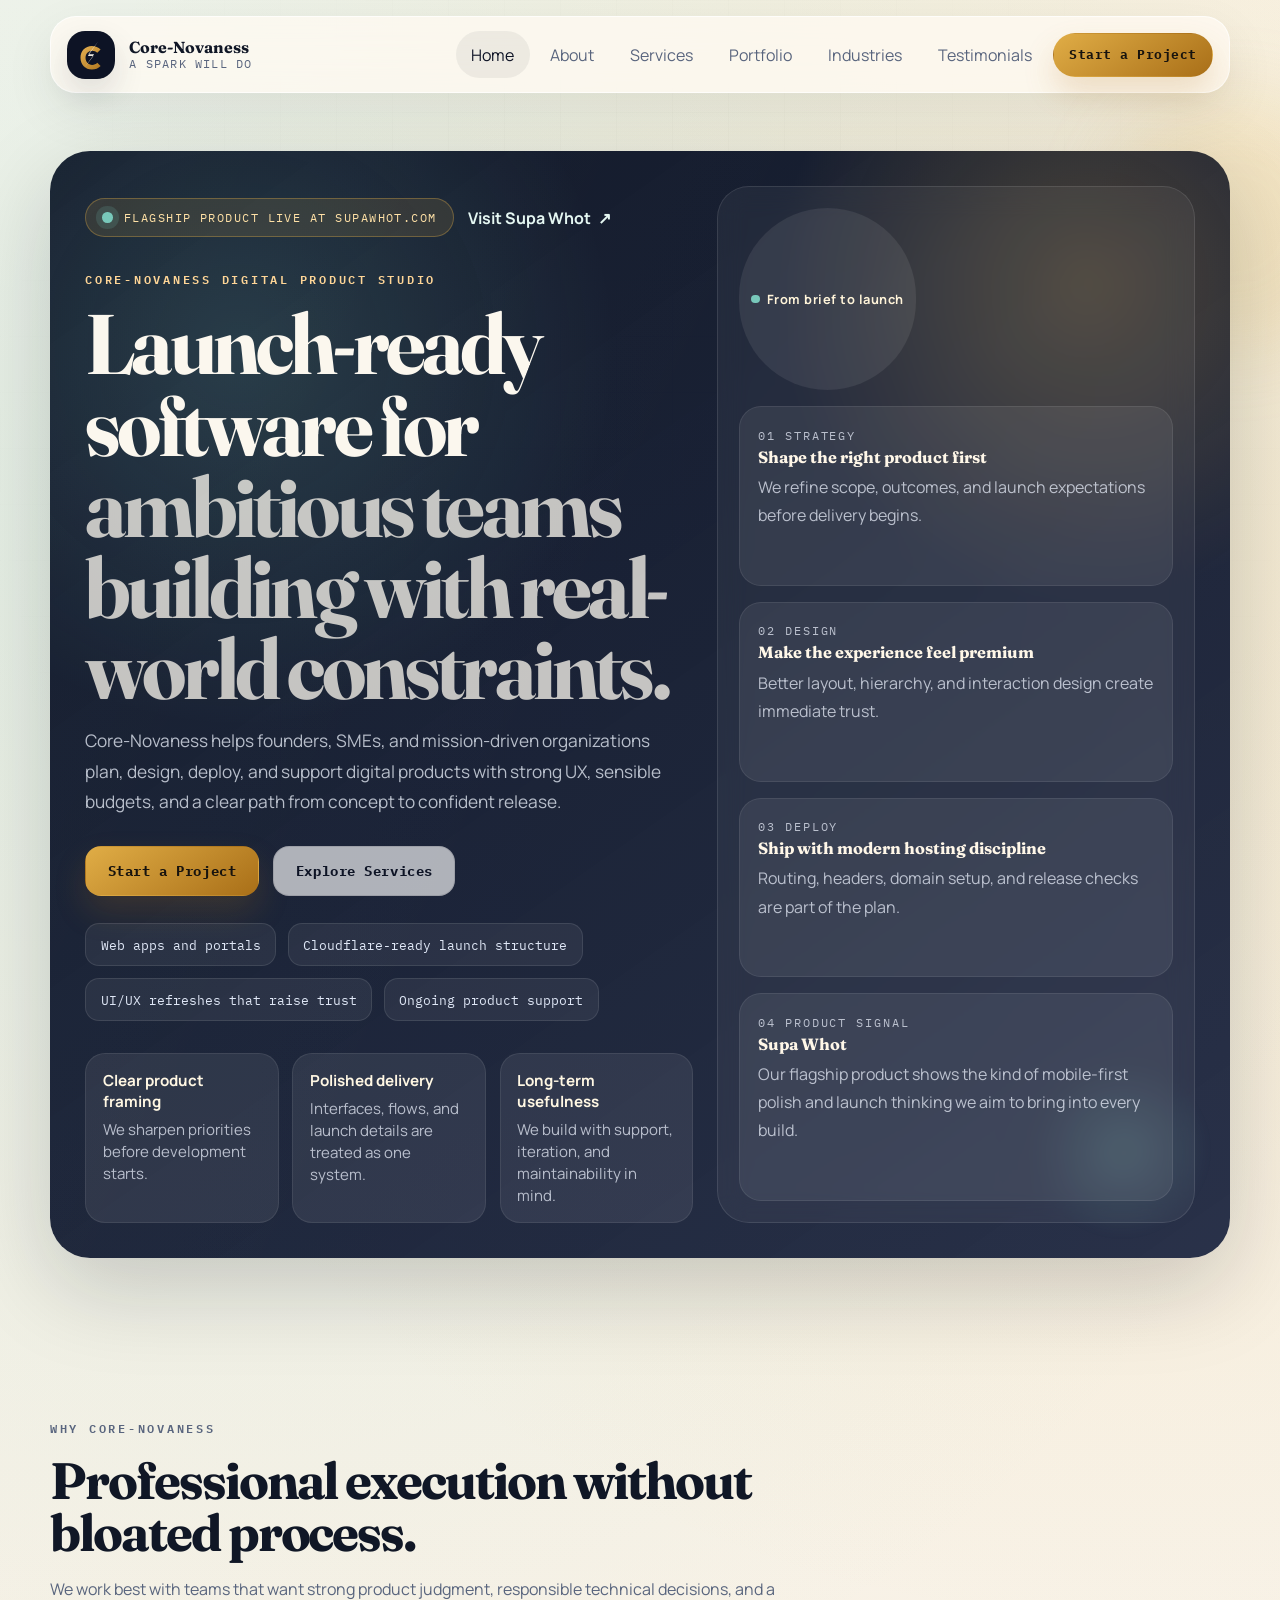
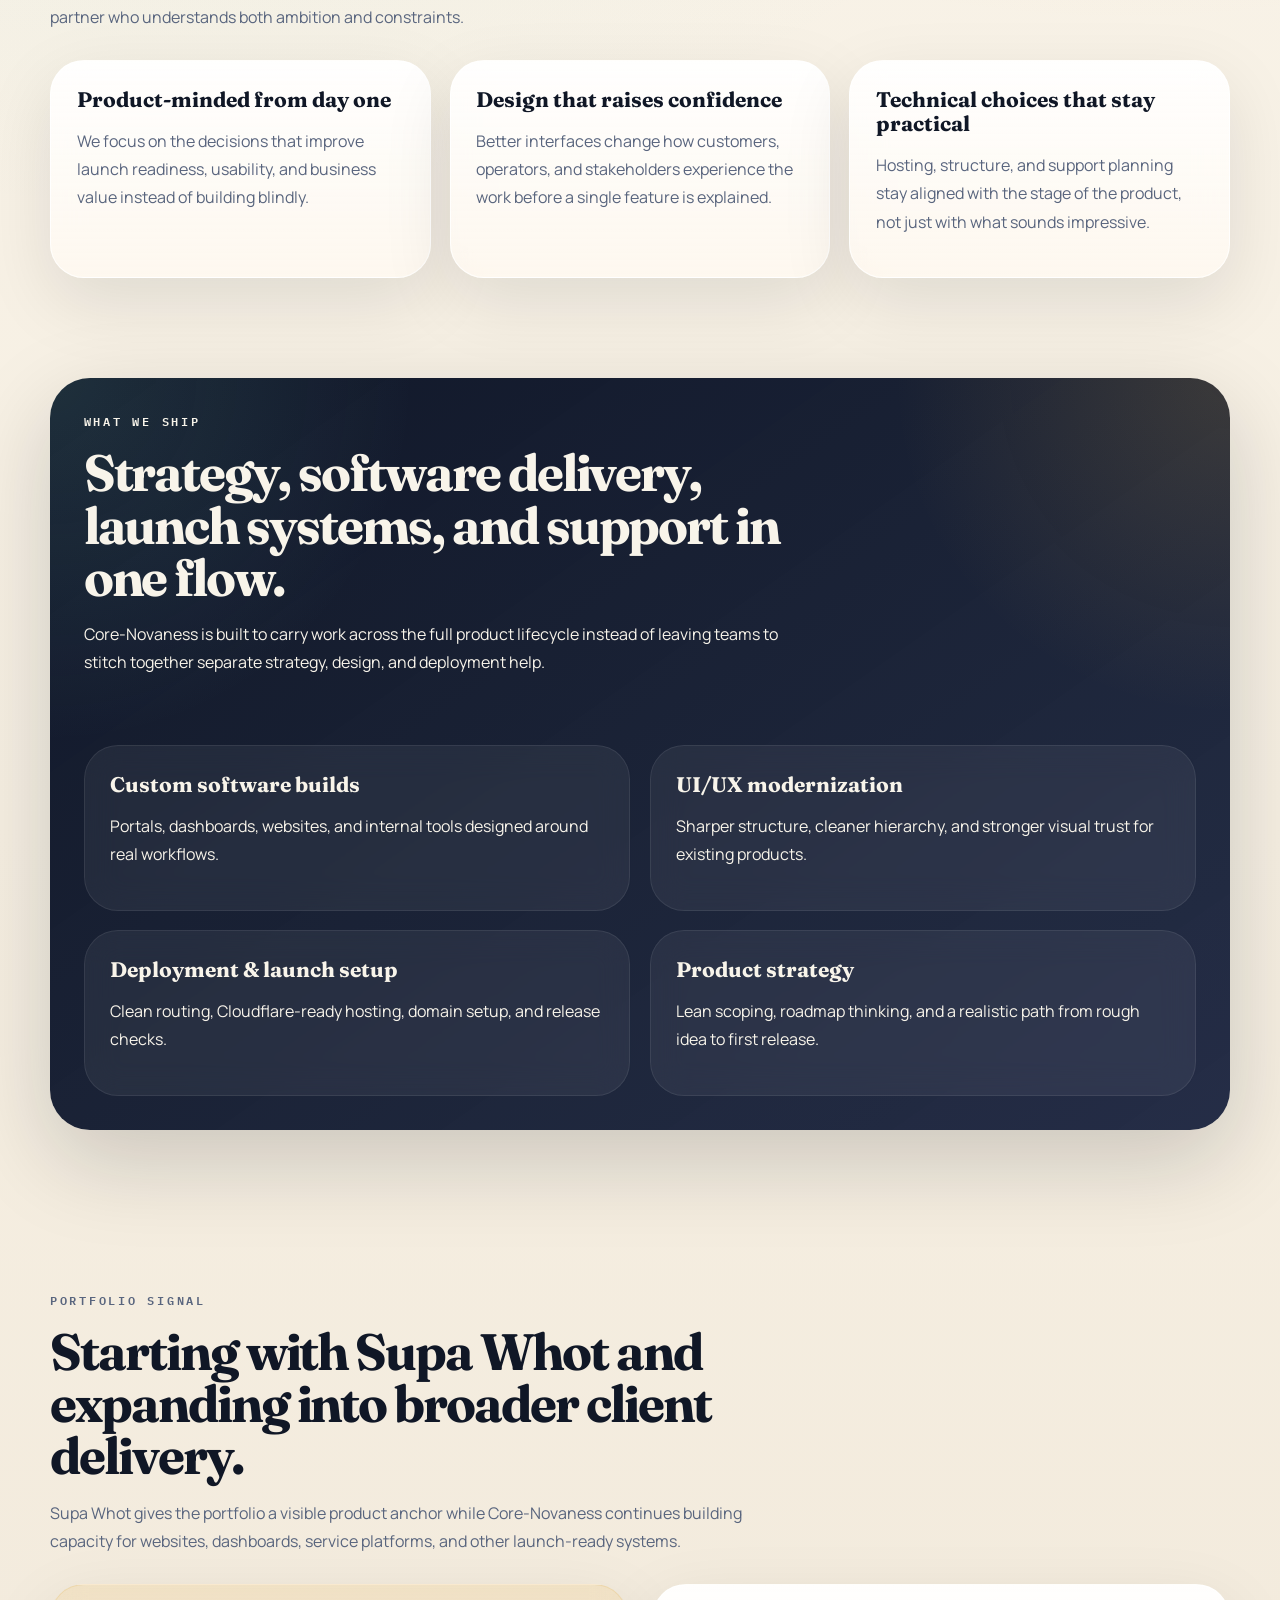
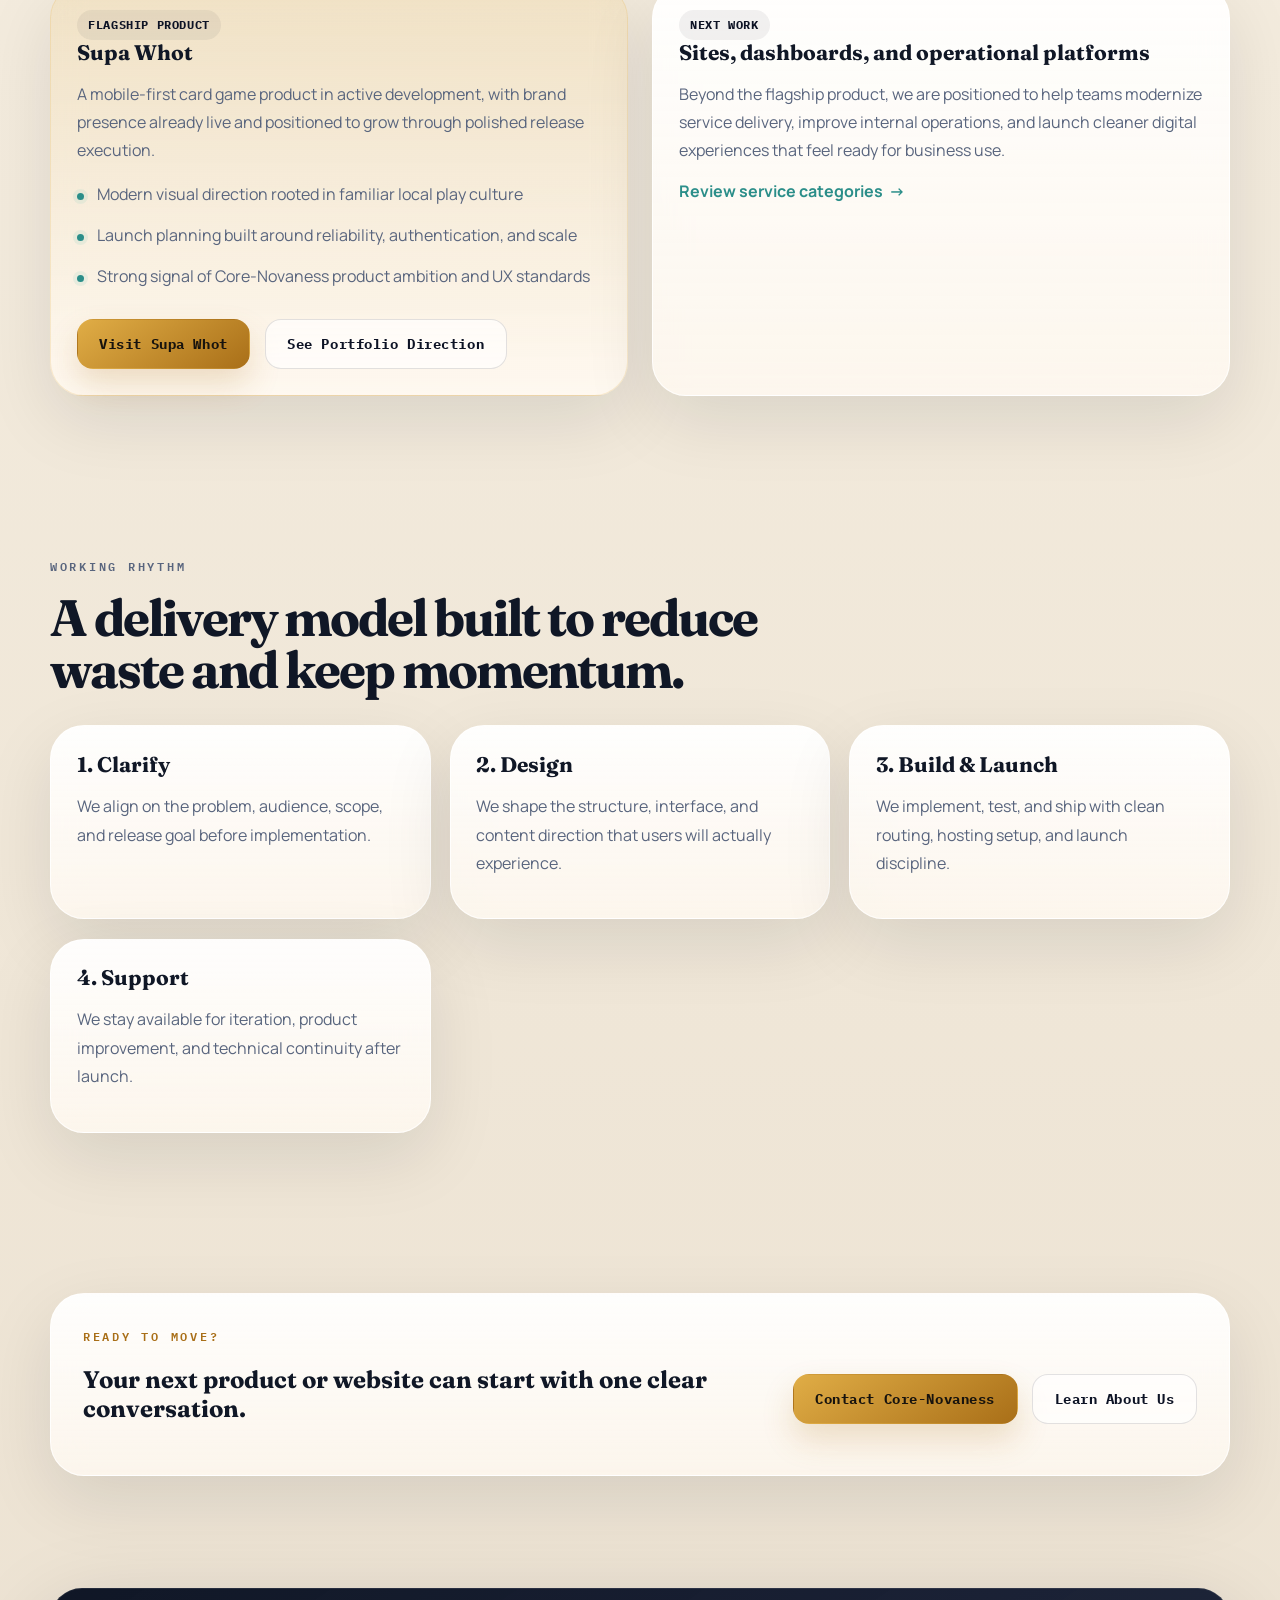
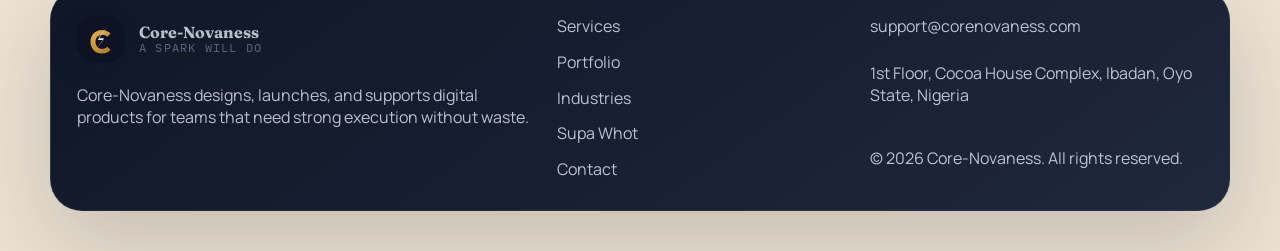
==== commit 089ae298: "Use favicon logo across the site" ====
--- a/index.html
+++ b/index.html
@@ -54,7 +54,7 @@
     <div class="site-shell">
       <header class="site-header">
         <a class="brand" href="/" aria-label="Core-Novaness home">
-          <span class="brand-mark">CN</span>
+          <img class="brand-mark" src="favicon.svg" alt="" width="48" height="48" />
           <span class="brand-text">
             <strong>Core-Novaness</strong>
             <small>A spark will do</small>
@@ -314,7 +314,7 @@
       <footer class="site-footer">
         <div>
           <a class="brand brand-footer" href="/">
-            <span class="brand-mark">CN</span>
+            <img class="brand-mark" src="favicon.svg" alt="" width="48" height="48" />
             <span class="brand-text">
               <strong>Core-Novaness</strong>
               <small>A spark will do</small>
--- a/styles.css
+++ b/styles.css
@@ -143,15 +143,11 @@
 .brand-mark {
   width: 3rem;
   height: 3rem;
-  display: inline-grid;
-  place-items: center;
+  display: block;
+  flex: 0 0 auto;
   border-radius: 18px;
-  background: linear-gradient(145deg, var(--gold), var(--gold-deep));
-  color: #15130d;
-  font-family: "IBM Plex Mono", monospace;
-  font-weight: 700;
-  letter-spacing: 0.08em;
-  box-shadow: 0 14px 32px rgba(169, 111, 24, 0.24);
+  object-fit: cover;
+  box-shadow: 0 14px 32px rgba(10, 15, 29, 0.12);
 }
 
 .brand-text {
